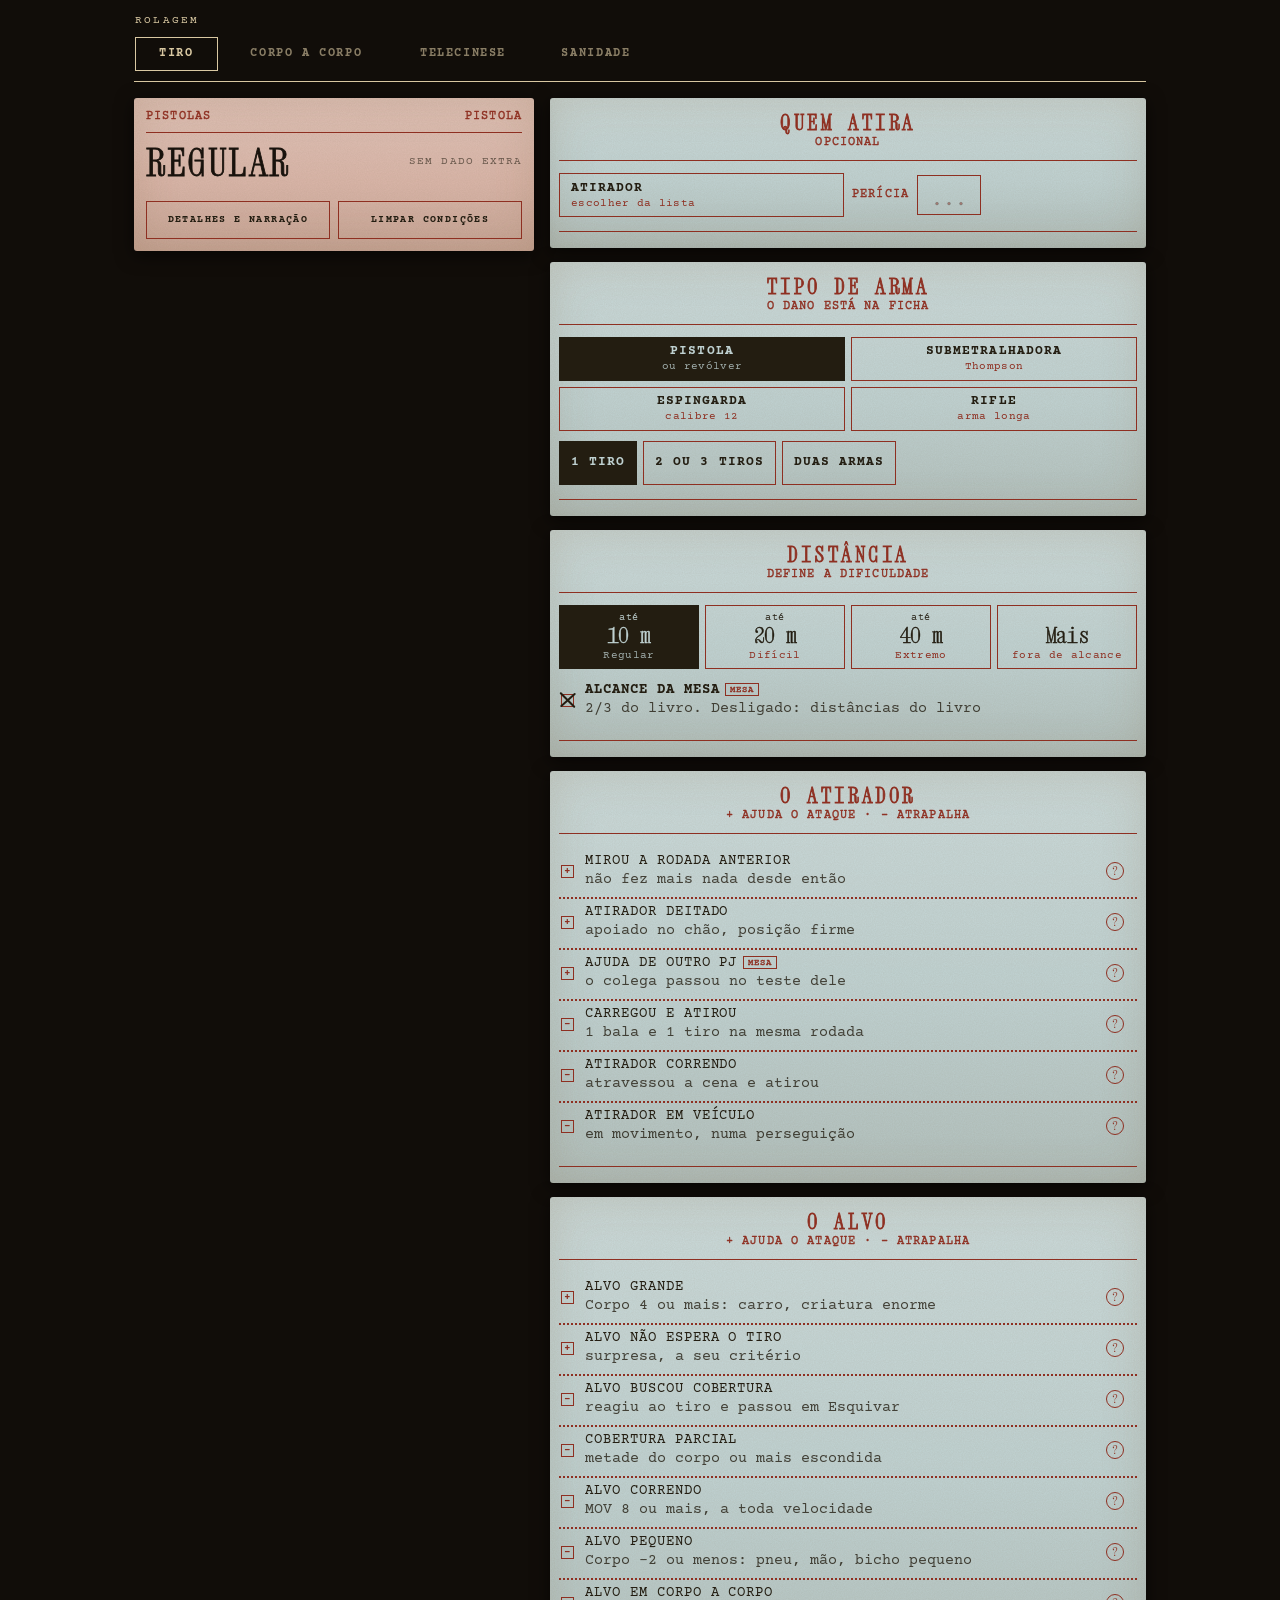
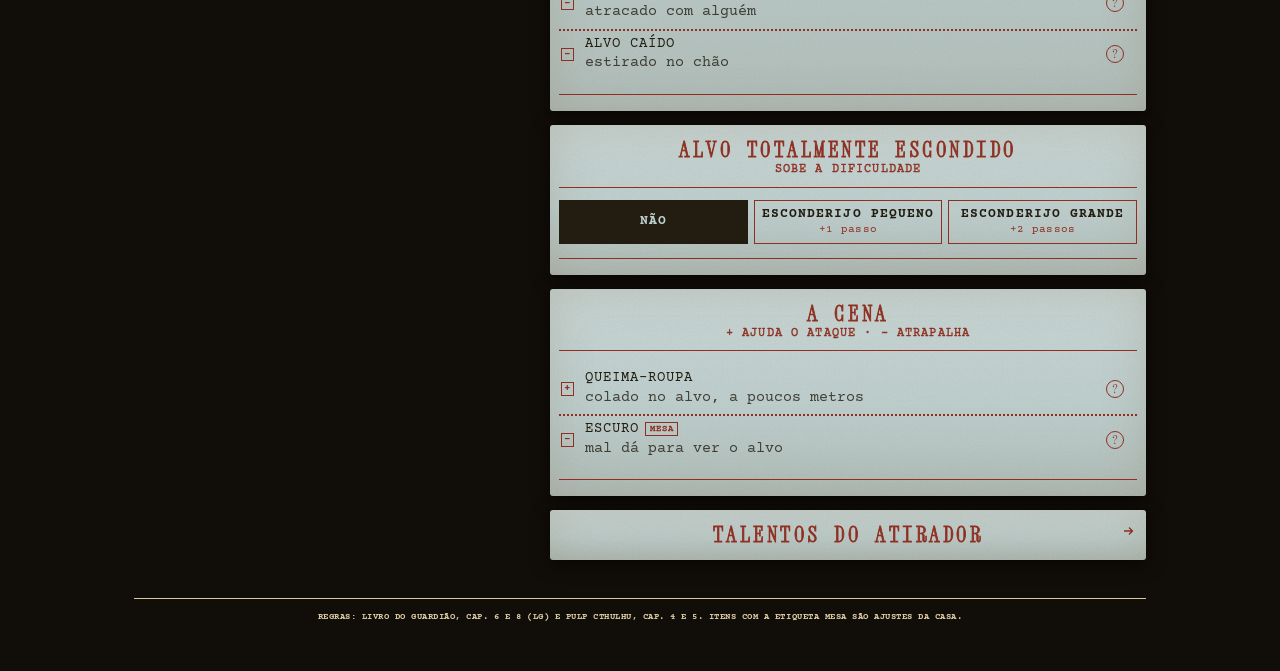
==== rolagem/index.html @ e17b6364 "Publica o site dos jogadores, o Caderno de Campo (/caderno/) e a Rolagem (/rolagem/) Co-Authored-By:" ====
<!DOCTYPE html>
<html lang="pt-BR">
<head>
<meta charset="utf-8">
<meta name="viewport" content="width=device-width, initial-scale=1">
<meta name="robots" content="noindex, nofollow">
<title>Rolagem de Combate</title>
<link rel="preconnect" href="https://fonts.googleapis.com">
<link rel="preconnect" href="https://fonts.gstatic.com" crossorigin>
<link href="https://fonts.googleapis.com/css2?family=Courier+Prime:ital,wght@0,400;0,700;1,400;1,700&family=Xanh+Mono&display=swap" rel="stylesheet">
<style>
/* Ferramenta de Rolagem. Receita visual: OS/DESIGN.md (dossiê: vermelho é o impresso, preto é o
   que muda). Celular primeiro (tela de 390); no portal do Mestre (900 px ou mais) a escala sobe. */
:root{
  --mesa:#110d09; --papel:#e7dcc0; --azul:#bfd1d1; --rosa:#d9b5a8; --sangue:#8e2f21;
  --tinta:#231d11; --escuro:#18120c; --tinta-clara:#d9c8a2; --verde:#3d5a36;
  --fio:1.33px;
  --pt:radial-gradient(circle at 1px 1px, var(--sangue) .95px, transparent 1.2px);
  --f-maquina:'Courier Prime','Courier New',Courier,monospace;
  --f-titulo:'Xanh Mono','Courier Prime','Courier New',monospace;
  --f-texto:var(--f-maquina);           /* texto corrido: em revisão (19/11/2026) */
  --t-texto:13px;
  --t-rot:10px; --t-titulo:18px;
  --ruido:url("data:image/svg+xml,%3Csvg xmlns='http://www.w3.org/2000/svg' width='140' height='140'%3E%3Cfilter id='n'%3E%3CfeTurbulence type='fractalNoise' baseFrequency='0.9' numOctaves='2' stitchTiles='stitch'/%3E%3CfeColorMatrix type='matrix' values='0 0 0 0 0.2 0 0 0 0 0.15 0 0 0 0 0.08 0 0 0 0.25 0'/%3E%3C/filter%3E%3Crect width='140' height='140' filter='url(%23n)' opacity='0.45'/%3E%3C/svg%3E");
  --seta:url("data:image/svg+xml,%3Csvg xmlns='http://www.w3.org/2000/svg' viewBox='0 0 9 10'%3E%3Cpath d='M4.5 0v9M1 5.5l3.5 3.5L8 5.5' fill='none' stroke='%238e2f21' stroke-width='1.33'/%3E%3C/svg%3E");
  color-scheme:dark;
}
*,*::before,*::after{box-sizing:border-box}
html{-webkit-text-size-adjust:100%}
body{margin:0;background:var(--mesa);color:var(--tinta);font-family:var(--f-maquina);font-size:12px;line-height:1.4}
button{font:inherit;color:inherit;background:none;border:0;padding:0;-webkit-tap-highlight-color:transparent;touch-action:manipulation;cursor:pointer}
button:focus-visible,input:focus-visible,summary:focus-visible{outline:1px dashed var(--sangue);outline-offset:2px}
.mesa{max-width:560px;margin:0 auto;padding:13px max(14px,env(safe-area-inset-right)) 48px max(14px,env(safe-area-inset-left));display:flex;flex-direction:column;gap:14px}

/* Superfícies: mesmo ruído e sombra, três cores */
.papel,.azul,.rosa{background-image:var(--ruido),linear-gradient(180deg,rgba(255,255,255,.18) 0%,rgba(255,255,255,0) 55%,rgba(60,40,10,.10) 100%);
  background-size:140px 140px,cover;box-shadow:inset 0 0 46px rgba(120,90,50,.18),0 4px 18px rgba(0,0,0,.6);border-radius:3px}
.papel{background-color:var(--papel)} .azul{background-color:var(--azul)} .rosa{background-color:var(--rosa)}

/* Barra do topo: o lugar e as abas, caixas de fio claro sobre a mesa */
.topo{display:flex;flex-direction:column;gap:9px;color:var(--tinta-clara);border-bottom:var(--fio) solid var(--tinta-clara);padding:0 1px 10px}
.topo h1{font-family:var(--f-maquina);font-weight:400;font-size:9.3px;letter-spacing:.2em;text-transform:uppercase;margin:0}
.abas{display:grid;grid-template-columns:.7fr 1.4fr 1.15fr 1fr;gap:6px}
.abas button{height:32px;padding:0 4px;white-space:nowrap;border:var(--fio) solid transparent;color:var(--tinta-clara);opacity:.6;font-weight:700;font-size:10px;letter-spacing:.14em;text-transform:uppercase}
.abas button[aria-pressed="true"]{opacity:1;border-color:var(--tinta-clara)}

/* Peças comuns */
.rotulo-s,.v-rotulo,.v-trilha,.lado-n,.grupo-t,.chip small,.tag,.detalhe .fonte{font-size:var(--t-rot);letter-spacing:.1em;text-transform:uppercase;color:var(--sangue);-webkit-text-stroke:.35px var(--sangue)}
.ponto{height:2px;background:var(--pt) 0 0/4px 2px repeat-x}

/* Veredito (rosa, preso no alto) */
.veredito{position:sticky;top:8px;z-index:5;padding:11px 12px 12px;max-height:calc(100vh - 16px);overflow:auto}
.v-rotulo{display:flex;justify-content:space-between;gap:8px;padding-bottom:7px;border-bottom:var(--fio) solid var(--sangue)}
.v-linha{display:flex;align-items:center;justify-content:space-between;gap:10px;flex-wrap:wrap;padding:10px 0 8px}
.v-dif{font-family:var(--f-titulo);font-size:38px;line-height:1;letter-spacing:.04em;text-transform:uppercase;color:var(--escuro);-webkit-text-stroke:.8px var(--escuro)}
.v-dados{display:flex;align-items:center;gap:7px;font-weight:700;font-size:10.5px;letter-spacing:.1em;text-transform:uppercase}
.v-dados.bonus{color:var(--verde)} .v-dados.pen{color:var(--sangue)} .v-dados.zero{color:var(--tinta);opacity:.6;font-weight:400}
.pips{display:flex;gap:4px}
.pip{width:17px;height:17px;border:var(--fio) solid currentColor;display:grid;place-items:center;font-size:13px;line-height:1;background:currentColor}
.pip i{color:var(--rosa);font-style:normal;font-weight:700}
.v-alvo{padding:8px 0 2px;background:var(--pt) 0 0/4px 2px repeat-x;font-size:12px;letter-spacing:.04em;text-transform:uppercase}
.v-alvo b{font-family:var(--f-titulo);font-weight:400;font-size:24px;letter-spacing:-.02em;-webkit-text-stroke:.4px var(--tinta);vertical-align:-2px;text-transform:none}
.v-notas{margin:8px 0 0;padding:0;list-style:none;font-family:var(--f-texto);font-size:var(--t-texto);line-height:1.4;color:rgba(35,29,17,.78)}
.v-notas li{padding-left:13px;position:relative;margin-bottom:3px}
.v-notas li::before{content:'';position:absolute;left:1px;top:.6em;width:4px;height:4px;background:currentColor}
.v-notas li.forte,.v-notas b{color:var(--tinta)}
.v-notas li.forte{font-weight:700}
.v-ag{font-size:calc(var(--t-texto) + 1.5px)}
.v-acoes{display:flex;gap:8px;margin-top:12px}
.v-acoes button{flex:1;min-height:38px;border:var(--fio) solid var(--sangue);font-weight:700;font-size:10px;letter-spacing:.14em;text-transform:uppercase;color:var(--tinta);padding:0 4px}
.v-acoes button[aria-expanded="true"]{background:var(--tinta);color:var(--rosa);border-color:var(--tinta)}
.v-narrar,.v-glos{margin-top:10px;padding:9px 11px;font-family:var(--f-texto);font-size:var(--t-texto);line-height:1.45;
  background:var(--pt) top left/4px 2px repeat-x,var(--pt) bottom left/4px 2px repeat-x,var(--pt) top left/2px 4px repeat-y,var(--pt) top right/2px 4px repeat-y}
.v-narrar{font-style:italic}
.v-narrar p,.v-glos p{margin:0 0 6px} .v-narrar p:last-child,.v-glos p:last-child{margin:0}
.v-luta,.v-dif.luta{font-size:30px}
.lado{display:flex;align-items:center;justify-content:space-between;gap:8px;padding:7px 0;background:var(--pt) 0 0/4px 2px repeat-x}
.lado-n{display:block}
.lado b{font-family:var(--f-titulo);font-weight:400;font-size:22px;-webkit-text-stroke:.4px var(--tinta)}
.v-trilha{line-height:1.6;padding-bottom:7px;border-bottom:var(--fio) solid var(--sangue)}
.v-trilha span{white-space:nowrap} .v-trilha i{font-style:normal;opacity:.5;margin:0 1px}
.v-dif.san{font-size:28px}
.v-de{font-size:11px;opacity:.7}
.v-agora{margin:6px 0 0;font-family:var(--f-texto);font-size:calc(var(--t-texto) + 2px);line-height:1.35}
.dobra-b.v-tempo-b{margin-top:10px;min-height:38px;padding:0 10px;border:var(--fio) solid var(--sangue);color:var(--tinta)}
.v-tempo-b+.v-tempo{background:none;padding-top:8px}
.v-tempo{list-style:none;margin:0;padding:10px 0 0;font-size:12px;display:flex;flex-direction:column;gap:8px}
.v-tempo li{display:flex;gap:9px;align-items:flex-start}
.v-tempo li b{text-transform:uppercase;letter-spacing:.06em}
.v-tempo .n{flex:none;width:20px;height:20px;border:var(--fio) solid var(--sangue);border-radius:50%;display:grid;place-items:center;font-family:var(--f-titulo);font-size:12px;color:var(--sangue)}
.v-tempo li:first-child .n{background:var(--tinta);border-color:var(--tinta);color:var(--rosa)}
.v-tempo small{display:block;font-family:var(--f-texto);font-size:var(--t-texto);line-height:1.35;margin-top:2px}

/* Blocos de escolha (azul): título impresso, conteúdo entre dois fios */
.bloco{padding:13px 9px 16px}
.bloco h2,details.bloco>summary,.bloco>.dobra-b:first-child{display:flex;flex-direction:column;align-items:center;gap:3px;margin:0 0 12px;padding:0 24px 10px;border-bottom:var(--fio) solid var(--sangue);
  font-family:var(--f-titulo);font-weight:400;font-size:var(--t-titulo);line-height:1.1;letter-spacing:.12em;text-transform:uppercase;color:var(--sangue);-webkit-text-stroke:.8px var(--sangue);text-align:center;text-wrap:balance}
.bloco h2 small,.bloco>.dobra-b:first-child small{font-family:var(--f-maquina);font-size:var(--t-rot);letter-spacing:.1em;-webkit-text-stroke:.35px var(--sangue);margin:0}
.bloco h2 .tag{margin:4px 0 0}
section.bloco::after,details.bloco[open]::after{content:'';display:block;border-top:var(--fio) solid var(--sangue);margin-top:14px}
section.bloco:has(>.dobra-b:first-child[aria-expanded="false"])::after{display:none}
section.bloco:has(>.dobra-b:first-child[aria-expanded="false"]),details.bloco:not([open]){padding-bottom:3px}
details.bloco>summary{list-style:none;cursor:pointer;position:relative;min-height:28px}
details.bloco>summary::-webkit-details-marker{display:none}
details.bloco:not([open])>summary,.bloco>.dobra-b:first-child[aria-expanded="false"]{border-bottom:0;margin-bottom:0}
details.bloco>summary::after,.dobra-b::after{content:'';position:absolute;right:4px;top:3px;width:9px;height:10px;background:var(--seta) center/contain no-repeat;transition:transform .18s}
details.bloco:not([open])>summary::after,.dobra-b[aria-expanded="false"]::after{transform:rotate(-90deg)}
.bloco>.dobra-b:first-child{width:100%;position:relative;min-height:30px}

/* Botões de escolha: gabarito de fio vermelho; escolhido, preenchido de tinta */
.chips{display:flex;flex-wrap:wrap;gap:6px}
.chip{min-height:44px;padding:6px 11px;border:var(--fio) solid var(--sangue);text-align:left;line-height:1.15;font-weight:700;font-size:11.5px;letter-spacing:.08em;text-transform:uppercase;color:var(--tinta)}
.chip small{display:block;font-weight:400;margin-top:2px;text-transform:none;letter-spacing:.03em;font-size:10.5px;-webkit-text-stroke:0}
.chip[aria-pressed="true"]{background:var(--tinta);border-color:var(--tinta);color:var(--azul)}
.chip[aria-pressed="true"] small{color:var(--azul);opacity:.8}
.seg{display:grid;grid-auto-flow:column;grid-auto-columns:1fr;gap:6px}
.seg .chip{text-align:center;padding:6px 4px}
.seg .chip b{display:block;font-family:var(--f-titulo);font-weight:400;font-size:17px;letter-spacing:.03em;-webkit-text-stroke:.4px currentColor}
.seg .chip b.dist-n{font-size:22px;white-space:nowrap;text-transform:none;letter-spacing:-.02em}
.seg .chip b.dist-n span{display:block;font-family:var(--f-maquina);font-size:10px;letter-spacing:.08em;line-height:1.1;-webkit-text-stroke:0}
.seg.dois{grid-auto-flow:row;grid-template-columns:1fr 1fr}
.sub{margin-top:10px}
.duplo{display:grid;grid-template-columns:1fr 1fr;gap:8px}
.duplo .chip{width:100%}
.troca-g{grid-template-columns:1fr 44px 1fr}
.troca{align-self:start;width:44px;height:54px;display:grid;place-items:center;border:var(--fio) solid var(--sangue);color:var(--sangue)}
.troca svg{stroke-width:1.5}
.troca:active{background:var(--tinta);color:var(--azul)}

/* Campo de número da ficha */
.pericia{display:flex;align-items:center;gap:8px;margin-top:8px;font-size:var(--t-rot);letter-spacing:.1em;text-transform:uppercase;color:var(--sangue);-webkit-text-stroke:.35px var(--sangue)}
.pericia input{width:64px;height:40px;padding:2px 6px 0;font-family:var(--f-titulo);font-size:24px;color:var(--escuro);-webkit-text-stroke:.4px var(--escuro);background:transparent;border:var(--fio) solid var(--sangue);border-radius:0;text-align:center;-moz-appearance:textfield}
.pericia input::-webkit-outer-spin-button,.pericia input::-webkit-inner-spin-button{-webkit-appearance:none}
.pericia input::placeholder{color:var(--sangue);opacity:.5}
.pericia input:focus{outline:none;background:rgba(255,255,255,.25)}

/* Condições: quadrado de marcação; marcado, o X preto riscado à mão */
.cond+.cond,.sub>.cond:first-child{background:var(--pt) 0 0/4px 2px repeat-x}
.cond-linha{display:flex;align-items:stretch}
.cond-btn{flex:1;display:flex;align-items:center;gap:11px;min-height:48px;padding:7px 2px;text-align:left}
.caixa{flex:none;position:relative;width:13.3px;height:13.3px;border:var(--fio) solid var(--sangue);display:grid;place-items:center;font-weight:700;font-size:11px;line-height:1;color:var(--sangue)}
.caixa::before,.caixa::after{content:'';position:absolute;left:50%;top:50%;width:21px;height:2px;margin:-1px 0 0 -10.5px;border-radius:1px;background:var(--tinta);transform:rotate(45deg);display:none}
.caixa::after{transform:rotate(-42deg);width:20px;margin-left:-10px}
.cond-btn[aria-pressed="true"] .caixa{color:transparent}
.cond-btn[aria-pressed="true"] .caixa::before,.cond-btn[aria-pressed="true"] .caixa::after{display:block}
.caixa.num{width:auto;min-width:22px;height:22px;padding:0 3px;font-family:var(--f-titulo);font-weight:400;font-size:14px;color:var(--sangue)}
.cond-btn[aria-pressed="true"] .caixa.num{background:var(--tinta);border-color:var(--tinta);color:var(--azul)}
.cond-btn[aria-pressed="true"] .caixa.num::before,.cond-btn[aria-pressed="true"] .caixa.num::after{display:none}
.cond-t{display:block;line-height:1.2;font-size:12px;letter-spacing:.07em;text-transform:uppercase}
.cond-btn[aria-pressed="true"] .cond-t{font-weight:700}
.cond-d{display:block;font-family:var(--f-texto);font-size:calc(var(--t-texto) - .5px);line-height:1.3;margin-top:2px;opacity:.8}
.tag{display:inline-block;border:var(--fio) solid var(--sangue);padding:1px 4px 0;margin-left:6px;font-weight:400;white-space:nowrap;font-size:8.5px;line-height:1.2;vertical-align:1px}
.info{flex:none;position:relative;width:44px;display:grid;place-items:center;font-family:var(--f-titulo);font-size:12px;line-height:1;color:var(--sangue)}
.info::before{content:'';position:absolute;left:50%;top:50%;width:18px;height:18px;margin:-9px 0 0 -9px;border:var(--fio) solid var(--sangue);border-radius:50%;z-index:-1}
.info[aria-expanded="true"]{color:var(--azul)}
.info[aria-expanded="true"]::before{background:var(--tinta);border-color:var(--tinta)}
.cond-linha{isolation:isolate}
.detalhe{margin:0 0 12px 24px;padding:9px 11px;font-family:var(--f-texto);font-size:var(--t-texto);line-height:1.45;
  background:var(--pt) top left/4px 2px repeat-x,var(--pt) bottom left/4px 2px repeat-x,var(--pt) top left/2px 4px repeat-y,var(--pt) top right/2px 4px repeat-y}
.detalhe p{margin:0 0 5px} .detalhe p:last-child{margin:0}
.detalhe .fonte{font-family:var(--f-maquina)}
.detalhe .fala{font-style:italic}
.detalhe .cond-btn{min-height:40px;padding:2px 0}
.mesa-alc{margin-top:6px;min-height:44px}
.mesa-alc .cond-t{font-weight:400}
.grupo-t{margin:14px 0 4px}

/* Dobras internas */
.dobra-b{width:100%;position:relative;display:flex;align-items:center;gap:8px;min-height:40px;padding:0 22px 0 0;text-align:left;font-weight:700;font-size:11px;letter-spacing:.12em;text-transform:uppercase;color:var(--tinta)}
.dobra-b small{margin-left:auto;font-weight:400;font-size:var(--t-rot);letter-spacing:.1em;color:var(--sangue);-webkit-text-stroke:.35px var(--sangue)}
.dobra-b::after{top:50%;margin-top:-5px}
.bloco>.dobra-b:first-child::after{top:3px;margin-top:0}
.sub .dobra-b{background:var(--pt) 0 0/4px 2px repeat-x;padding-top:2px}

/* Passo (medidor): número grande, − e + desenhados com fios */
.passo{display:flex;align-items:center;gap:12px}
.passo>button{width:44px;height:40px;border:var(--fio) solid var(--sangue);position:relative;font-size:0}
.passo>button::before,.passo>button[data-v="1"]::after{content:'';position:absolute;left:50%;top:50%;width:10px;height:var(--fio);margin-left:-5px;background:var(--sangue)}
.passo>button[data-v="1"]::after{transform:rotate(90deg)}
.passo b{min-width:48px;text-align:center;font-family:var(--f-titulo);font-weight:400;font-size:40px;line-height:1;color:var(--escuro);-webkit-text-stroke:.4px var(--escuro)}
.passo span{font-size:var(--t-rot);letter-spacing:.1em;text-transform:uppercase;color:var(--sangue);-webkit-text-stroke:.35px var(--sangue);line-height:1.3}

.limpa{padding:4px 0;font-size:11px;font-weight:700;letter-spacing:.1em;text-transform:uppercase;text-decoration:underline;text-decoration-thickness:var(--fio);text-underline-offset:3px;color:var(--sangue)}
.nota{margin:10px 0 0;font-family:var(--f-texto);font-size:var(--t-texto);line-height:1.45}
.nota b{font-family:var(--f-maquina);text-transform:uppercase;letter-spacing:.06em;font-size:11.5px}
.tabela{width:100%;border-collapse:collapse;font-family:var(--f-texto);font-size:var(--t-texto);margin-top:6px}
.tabela td{padding:7px 4px 6px;background:var(--pt) 0 0/4px 2px repeat-x;vertical-align:top;line-height:1.35}
.tabela td:first-child{font-family:var(--f-titulo);font-size:15px;white-space:nowrap;width:1%;padding-right:10px;-webkit-text-stroke:.4px var(--tinta)}

/* Folha de escolha (personagens: papel) */
.folha{position:fixed;inset:0;z-index:20;background:rgba(10,7,5,.75);display:flex;align-items:flex-end;justify-content:center}
.folha-papel{width:100%;max-width:560px;max-height:78vh;display:flex;flex-direction:column;border-radius:3px 3px 0 0;padding:14px 13px max(18px,env(safe-area-inset-bottom))}
.folha-topo{display:flex;justify-content:space-between;align-items:center;gap:12px;padding-bottom:10px;border-bottom:var(--fio) solid var(--sangue)}
.folha-topo h2{font-family:var(--f-titulo);font-weight:400;font-size:20px;letter-spacing:.13em;text-transform:uppercase;color:var(--sangue);-webkit-text-stroke:.8px var(--sangue);margin:0}
.folha-topo .limpa{margin-left:14px}
.folha-lista{overflow:auto;-webkit-overflow-scrolling:touch}
.item{display:block;width:100%;min-height:56px;padding:10px 2px;text-align:left;line-height:1.2;font-size:15px;letter-spacing:.12em;text-transform:uppercase}
.item+.item{background:var(--pt) 0 0/4px 2px repeat-x}
.item small{display:block;margin-top:3px;font-family:var(--f-texto);font-size:calc(var(--t-texto) - .5px);letter-spacing:0;text-transform:none;opacity:.8}
.item.seta{position:relative;padding-right:28px}
.item.seta::after{content:'';position:absolute;right:6px;top:50%;width:9px;height:10px;margin-top:-5px;background:var(--seta) center/contain no-repeat;transform:rotate(-90deg)}
.item[aria-pressed="true"]{font-weight:700}
.item[aria-pressed="true"]::before{content:'× ';color:var(--sangue)}

.rodape{border-top:var(--fio) solid var(--tinta-clara);margin:22px 0 0;padding:12px 6px 0;color:var(--tinta-clara);font-size:8.5px;letter-spacing:.06em;text-transform:uppercase;line-height:1.5;text-align:center;text-wrap:balance}
[hidden]{display:none!important}

@media (max-width:380px){ .v-dif{font-size:32px} .abas button{letter-spacing:.08em} }

/* Portal do Mestre (900 px ou mais): mesma receita, escala 1,2 e fio vermelho de 1,9 px */
@media (min-width:900px){
  :root{--fio:1.9px;--t-texto:15px;--t-rot:11.5px;--t-titulo:21px}
  .mesa{max-width:1040px;display:grid;grid-template-columns:400px 1fr;gap:16px;align-items:start}
  .topo,.rodape{grid-column:1 / -1}
  .topo{border-bottom-width:1.33px}
  .topo h1{font-size:11px}
  .abas{max-width:520px}
  .abas button{font-size:11.5px;height:34px;border-width:1.33px}
  .veredito{top:16px}
  #controles{display:flex;flex-direction:column;gap:14px}
  .chip{font-size:13px}
  .cond-t{font-size:13.5px}
  .rot,.rodape{font-weight:700}
}
@media (max-width:899px){ #controles{display:contents} }
</style>
</head>
<body>
<div class="mesa">
  <header class="topo"><h1>Rolagem</h1><nav class="abas" id="abas"></nav></header>
  <section class="veredito rosa" id="veredito" aria-live="polite"></section>
  <main id="controles"></main>
  <div class="folha" id="folha" hidden></div>
  <p class="rodape">Regras: Livro do Guardião, cap. 6 e 8 (LG) e Pulp Cthulhu, cap. 4 e 5. Itens com a etiqueta MESA são ajustes da casa.</p>
</div>

<script src="dados.js"></script>
<script>
const B=window.BANCO||{armas:[],personagens:[]};
const ARMAS=B.armas, PERS=B.personagens;
const TIPOS=[
  {id:'pistola',nome:'Pistola',sub:'ou revólver',tipo:'pistola',base:15},
  {id:'auto',nome:'Submetralhadora',sub:'Thompson',tipo:'auto',base:20,defeito:96},
  {id:'espingarda',nome:'Espingarda',sub:'calibre 12',tipo:'espingarda',faixas:[10,20,50],longa:true},
  {id:'rifle',nome:'Rifle',sub:'arma longa',tipo:'rifle',base:110,longa:true}
];
const tipoDaArma=id=>((ARMAS.find(x=>x.id===id)||{}).tipo)||'pistola';
const PERICIA={pistola:'Pistolas',auto:'Submetralhadoras',espingarda:'Espingardas',rifle:'Rifles'};
const GRUPOS=[['pj','Jogadores'],['lacaio','Lacaios'],['pnj','NPCs']];
const ordem=(a,b)=>a.nome.localeCompare(b.nome,'pt');
const DIFS=['Regular','Difícil','Extremo','Só com 01','Impossível'];
const DIST_FALA=['Está ao alcance: dá para ver o rosto do alvo.','Está longe: um vulto do tamanho de um polegar.','Está muito longe: quase um ponto no fim da rua.'];
const BONUS=[
  {id:'queima',q:'c',t:'Queima-roupa',d:'colado no alvo, a poucos metros',r:'Alvo a até DES do atirador ÷ 15 metros (DES 60 dá 4 m). Não vale para rifle nem espingarda longa. Quem atira assim pode ser atacado ou desarmado no corpo a corpo.',f:'LG 113 e 127',n:'Está tão perto que o cano quase encosta.'},
  {id:'mira',q:'a',t:'Mirou a rodada anterior',d:'não fez mais nada desde então',r:'Declara a mira no turno e atira no mesmo turno da rodada seguinte. Só vale 1 dado. Perde a mira se levar dano ou se mover.',f:'LG 113',n:'O alvo fica parado na linha da mira por um instante longo.'},
  {id:'grande',q:'d',t:'Alvo grande',d:'Corpo 4 ou mais: carro, criatura enorme',r:'Alvo com Corpo 4 ou mais dá 1 dado de bônus.',f:'LG 113',n:'É grande demais para errar.'},
  {id:'deitado',q:'a',t:'Atirador deitado',d:'apoiado no chão, posição firme',r:'Quem atira deitado ganha 1 dado de bônus.',f:'LG 128, Pulp 66',n:'O chão firma o braço e a arma.'},
  {id:'surpresa',q:'d',t:'Alvo não espera o tiro',d:'surpresa, a seu critério',r:'Tiro de surpresa sempre exige teste, mas o Guardião pode dar 1 dado de bônus. O alvo pode testar Encontrar, Escutar ou Psicologia para perceber antes.',f:'LG 107',n:'Ele está de costas, sem ideia do que vem.'},
  {id:'ajuda',q:'a',t:'Ajuda de outro PJ',d:'o colega passou no teste dele',mesa:true,r:'Prática da mesa: um PJ faz uma ação que ajuda e passa no próprio teste; o ajudado ganha 1 dado de bônus.',f:'Ajuste da mesa',n:'A ajuda abre uma brecha clara por um segundo.'}
];
const PEN=[
  {id:'buscou',q:'d',t:'Alvo buscou cobertura',d:'reagiu ao tiro e passou em Esquivar',r:'Quem vai levar tiro pode reagir com um teste de Esquivar. Se passar, o atirador leva 1 dado de penalidade. Passando ou não, quem reagiu perde o próximo ataque.',f:'LG 113',n:'Ele se joga atrás do que estiver mais perto.'},
  {id:'parcial',q:'d',t:'Cobertura parcial',d:'metade do corpo ou mais escondida',r:'Com metade do alvo oculta ou mais, 1 dado de penalidade. Dá para atirar através da cobertura: o dano desconta a armadura dela.',f:'LG 113 e 127, Pulp 66',n:'Só aparecem o ombro e a aba do chapéu.'},
  {id:'rapido',q:'d',t:'Alvo correndo',d:'MOV 8 ou mais, a toda velocidade',r:'Alvo se movendo a toda (MOV 8 ou mais) dá 1 dado de penalidade.',f:'LG 113',n:'Ele cruza a rua num pique só.'},
  {id:'pequeno',q:'d',t:'Alvo pequeno',d:'Corpo -2 ou menos: pneu, mão, bicho pequeno',tal:'aguia',r:'Alvo de Corpo -2 ou menos dá 1 dado de penalidade.',f:'LG 113',n:'É um alvo do tamanho de um prato.'},
  {id:'melee',q:'d',t:'Alvo em corpo a corpo',d:'atracado com alguém',tal:'aguia',r:'Atirar em quem está brigando dá 1 dado de penalidade. Um Desastre acerta um aliado: o de menor Sorte.',f:'LG 114',n:'Os dois rolam juntos, um na frente do outro.'},
  {id:'caido',q:'d',t:'Alvo caído',d:'estirado no chão',r:'Alvo deitado é um alvo menor: 1 dado de penalidade. Não vale à queima-roupa.',f:'LG 128, Pulp 66',n:'Ele está colado ao chão, quase sem silhueta.'},
  {id:'recarga',q:'a',t:'Carregou e atirou',d:'1 bala e 1 tiro na mesma rodada',tal:'recarga',r:'Colocar uma bala e atirar na mesma rodada dá 1 dado de penalidade. Recarregar de verdade: 2 balas por rodada, ou 1 rodada para trocar o pente.',f:'LG 113',n:'Os dedos ainda fecham o tambor quando o tiro sai.'},
  {id:'correndo',q:'a',t:'Atirador correndo',d:'atravessou a cena e atirou',r:'Quem corre (MOV x 5 metros na rodada) atira sem firmar a postura: 1 dado de penalidade.',f:'LG 127',n:'O tiro sai no meio da corrida.'},
  {id:'veiculo',q:'a',t:'Atirador em veículo',d:'em movimento, numa perseguição',r:'Atirar de um veículo em movimento dá 1 dado de penalidade. Parado, ou gastando 1 ação de movimento, não.',f:'LG 142',n:'O carro sacode a cada buraco.'},
  {id:'escuro',q:'c',t:'Escuro',d:'mal dá para ver o alvo',mesa:true,tal:'noturna',r:'O capítulo de combate não traz regra de escuridão. Na mesa: 1 dado de penalidade.',f:'Ajuste da mesa',n:'Só dá para ver o clarão dos disparos.'}
];
const TAL={
  rapido:{nome:'Tiro Rápido',d:'ignora a penalidade de vários tiros de pistola'},
  aguia:{nome:'Olhos de Águia',d:'ignora alvo pequeno e alvo em corpo a corpo'},
  recarga:{nome:'Recarga Rápida',d:'ignora a penalidade de carregar e atirar'},
  noturna:{nome:'Visão Noturna',d:'ignora a penalidade do escuro'}
};

const S={aba:'tiro',pers:null,folha:null,pericia:null,arma:'pistola',dist:0,tiros:1,duas:false,modo:'unico',on:{},escondido:0,atraves:false,tal:{},narrar:false,aberto:{}};
const arma=()=>TIPOS.find(a=>a.id===S.arma);
const pers=()=>PERS.find(p=>p.id===S.pers)||null;
function periciaDoPers(){const p=pers();if(p){S.pericia=(p.pericias||{})[arma().tipo]||null;}}
let MESA=true; try{ MESA=localStorage.getItem('rolagem-alcance-mesa')!=='0'; }catch(e){}
const faixas=a=>{ const f=a.faixas||[a.base,a.base*2,a.base*4]; return MESA?f.map(m=>Math.round(m*2/3)):f; };

function chance(alvo,net){
  if(alvo<=0) return 0;
  const k=Math.abs(net), n=Math.pow(10,k+1); let ok=0;
  for(let u=0;u<10;u++) for(let c=0;c<n;c++){
    let x=c,best=null;
    for(let i=0;i<=k;i++){
      const t=x%10; x=Math.floor(x/10);
      const v=(t===0&&u===0)?100:t*10+u;
      best=best===null?v:(net>0?Math.min(best,v):Math.max(best,v));
    }
    if(best<=alvo) ok++;
  }
  return Math.round(100*ok/(10*n));
}

function calc(){
  const a=arma(), fx=faixas(a), on=id=>!!S.on[id];
  if(S.dist>=fx.length) return {fora:true,a,fx};
  let dif=S.dist,bon=0,pen=0; const notas=[],falas=[DIST_FALA[Math.min(S.dist,2)]];
  BONUS.forEach(c=>{
    if(!on(c.id)) return;
    if(c.id==='queima'&&a.longa){notas.push(['Queima-roupa não vale para arma longa.',1]);return;}
    bon++; falas.push(c.n);
  });
  const pistola=a.tipo==='pistola', varios=pistola&&(S.tiros>1||S.duas);
  if(varios){
    if(S.tal.rapido) notas.push(['Tiro Rápido anula a penalidade dos vários tiros.']);
    else pen++;
  }
  PEN.forEach(c=>{
    if(!on(c.id)) return;
    if(c.tal&&S.tal[c.tal]){notas.push([TAL[c.tal].nome+' ignora: '+c.t.toLowerCase()+'.']);return;}
    if(c.id==='caido'&&on('queima')&&!a.longa){notas.push(['Alvo caído não atrapalha à queima-roupa.']);return;}
    pen++; falas.push(c.n);
  });
  const auto=a.tipo==='auto'&&S.modo==='auto';
  let net=bon-pen;
  if(net<-2) net=-2;
  if(net>2) net=2;
  dif=Math.min(dif+S.escondido,4);
  if(S.escondido) falas.push('Não dá para ver o alvo: é atirar no palpite, através da cobertura.');

  const p=S.pericia; let alvo=null,ch=null;
  if(p&&dif<4){
    alvo=[p,Math.floor(p/2),Math.floor(p/5),1][dif];
    let teto=(a.defeito||100)-1;
    if(pistola&&S.duas) teto=Math.min(teto,p>=50?95:89);
    alvo=Math.min(alvo,teto);
    ch=chance(alvo,net);
  }
  const cobre=(on('parcial')&&S.atraves)||S.escondido>0;
  if(cobre) notas.unshift(['Dano da ficha menos a armadura da cobertura: cerca fina 1, madeira grossa 3, mureta de tijolo 10.',1]);
  if(varios) notas.push([(S.duas?'Até 3 tiros por arma, 6 no total':'Até 3 tiros')+': um teste para cada tiro.']);
  if(pistola&&S.duas) notas.push(['Duas armas: de '+(p?(p>=50?'96':'90'):'96 (ou 90, com perícia abaixo de 50)')+' a 100 é Desastre.',1]);
  if(auto){
    const b=p?Math.max(3,Math.floor(p/10)):null;
    notas.push(['Uma rajada por rodada, um teste: '+(b?b+' balas':'tantas balas quanto a dezena da perícia, mínimo 3')+'. Acertou: metade pega'+(b?' ('+Math.max(1,Math.floor(b/2))+')':'')+'. Extremo: todas.',1]);
    notas.push(['Regra da mesa. Sem rajadas extras nem troca de alvo na mesma rodada.']);
  }
  if(a.defeito) notas.push(['Thompson: de '+a.defeito+' a 100 a arma falha (defeito).',1]);
  if(on('buscou')) notas.push(['Quem buscou cobertura perde o próximo ataque.']);
  if(on('mira')) notas.push(['A mira se perde se o atirador levar dano ou se mover.']);
  if(on('melee')&&!S.tal.aguia) notas.push(['Desastre acerta um aliado: o de menor Sorte.']);
  if(dif<2&&a.tipo!=='espingarda'&&!auto) notas.push(['Sucesso Extremo empala: dano máximo mais uma rolagem de dano.']);
  return {a,fx,dif,net,alvo,ch,notas,falas};
}

function esc(s){return String(s).replace(/&/g,'&amp;').replace(/</g,'&lt;')}
function pips(net,curto){
  if(!net) return '<div class="v-dados zero">'+(curto?'sem dado':'Sem dado extra')+'</div>';
  const n=Math.abs(net),b=net>0;
  return '<div class="v-dados '+(b?'bonus':'pen')+'"><span class="pips">'+('<span class="pip"><i>'+(b?'+':'-')+'</i></span>').repeat(n)+'</span>'+(curto?(b?'bônus':'penalidade'):n+(n>1?' dados':' dado')+' de '+(b?'bônus':'penalidade'))+'</div>';
}
function renderVeredito(){
  const r=calc(), a=r.a, el=document.getElementById('veredito');
  const pp=pers();
  let h='<div class="v-rotulo"><span>'+(pp?esc(pp.nome)+': ':'')+PERICIA[a.tipo]+(S.pericia?' '+S.pericia:'')+'</span><span>'+esc(a.nome)+'</span></div>';
  if(r.fora){
    h+='<div class="v-linha"><div class="v-dif">Fora de alcance</div></div><ul class="v-notas"><li>Além de '+r.fx[r.fx.length-1]+' m não há teste: o tiro não chega com precisão.</li></ul>';
  }else{
    h+='<div class="v-linha"><div class="v-dif">'+DIFS[r.dif]+'</div>'+(r.dif<4?pips(r.net):'')+'</div>';
    if(r.alvo!==null) h+='<div class="v-alvo">Passa com <b>'+String(r.alvo).padStart(2,'0')+'</b> ou menos. Chance: <b>'+r.ch+'%</b></div>';
    h+='<ul class="v-notas">'+r.notas.filter(n=>n[1]||S.narrar).map(n=>'<li'+(n[1]?' class="forte"':'')+'>'+esc(n[0])+'</li>').join('')+'</ul>';
    if(S.narrar) h+='<div class="v-narrar">'+r.falas.map(f=>'<p>'+esc(f)+'</p>').join('')+'</div>';
  }
  h+='<div class="v-acoes">'+(r.fora?'':'<button data-a="narrar" aria-expanded="'+S.narrar+'">Detalhes e narração</button>')+'<button data-a="limpar">Limpar condições</button></div>';
  el.innerHTML=h;
}

function chip(a,v,nome,sub,ativo,extra){
  return '<button class="chip" data-a="'+a+'" data-v="'+v+'" aria-pressed="'+ativo+'">'+(extra||'')+esc(nome)+(sub?'<small>'+esc(sub)+'</small>':'')+'</button>';
}
function cond(c,grupo,st){
  st=st||S;
  const ativo=!!st.on[c.id], ab=!!st.aberto[c.id], pq=pers();
  const d=(st===S&&c.id==='queima'&&pq&&pq.des)?'a até '+Math.floor(pq.des/15)+' m do alvo (DES '+pq.des+')':c.d;
  let h='<div class="cond '+(c.def?'pen':grupo)+'"><div class="cond-linha"><button class="cond-btn" data-a="cond" data-v="'+c.id+'" aria-pressed="'+ativo+'"><span class="caixa">'+(grupo==='bonus'&&!c.def?'+':'-')+'</span><span><span class="cond-t">'+esc(c.t)+(c.mesa?'<span class="tag">mesa</span>':'')+'</span><span class="cond-d">'+esc(d)+'</span></span></button><button class="info" data-a="info" data-v="'+c.id+'" aria-expanded="'+ab+'" aria-label="Regra: '+esc(c.t)+'">?</button></div>';
  if(ab) h+='<div class="detalhe"><p>'+esc(c.r)+'</p><p class="fala">Para narrar: '+esc(c.n)+'</p><p class="fonte">'+esc(c.f)+'</p></div>';
  if(st===S&&c.id==='parcial'&&ativo) h+='<div class="detalhe"><button class="cond-btn" data-a="atraves" aria-pressed="'+S.atraves+'"><span class="caixa"></span><span><span class="cond-t">Atirando através da cobertura</span><span class="cond-d">o dano desconta a armadura dela</span></span></button></div>';
  return h+'</div>';
}
function secao(titulo,q,st,B,P,leg){
  const it=B.filter(c=>c.q===q).map(c=>cond(c,'bonus',st)).concat(P.filter(c=>c.q===q).map(c=>cond(c,'pen',st)));
  return it.length?'<section class="bloco azul"><h2>'+titulo+'<small>'+(leg||'+ ajuda o ataque · - atrapalha')+'</small></h2>'+it.join('')+'</section>':'';
}
function renderControles(){
  const a=arma(), fx=faixas(a);
  let h='';
  const p=pers();
  h+='<section class="bloco azul"><h2>Quem atira <small>opcional</small></h2><div class="duplo"><button class="chip" data-a="folha" data-v="quem" aria-pressed="'+!!p+'">Atirador<small>'+esc(p?p.nome:'escolher da lista')+'</small></button><label class="pericia" style="margin:0">Perícia <input id="pericia" type="number" inputmode="numeric" min="1" max="99" placeholder="..." value="'+(S.pericia||'')+'"></label></div>'+(p&&p.nota?'<p class="nota">'+esc(p.nota)+'</p>':'')+'</section>';
  h+='<section class="bloco azul"><h2>Tipo de arma <small>o dano está na ficha</small></h2><div class="seg dois">'+TIPOS.map(x=>chip('arma',x.id,x.nome,x.sub,S.arma===x.id)).join('')+'</div>';
  if(a.tipo==='pistola') h+='<div class="sub chips">'+chip('tiros',1,'1 tiro','',S.tiros===1)+chip('tiros',3,'2 ou 3 tiros','',S.tiros>1)+chip('duas','','Duas armas','',S.duas)+'</div>';
  if(a.tipo==='auto'){
    h+='<div class="sub chips">'+chip('modo','unico','Tiro único','',S.modo==='unico')+chip('modo','auto','Rajada','uma por rodada',S.modo==='auto')+'</div>';
  }
  h+='</section>';
  h+='<section class="bloco azul"><h2>Distância <small>define a dificuldade</small></h2><div class="seg">'+fx.map((m,i)=>'<button class="chip" data-a="dist" data-v="'+i+'" aria-pressed="'+(S.dist===i)+'"><b class="dist-n"><span>até</span> '+m+' m</b><small>'+DIFS[i]+'</small></button>').join('')+'<button class="chip" data-a="dist" data-v="'+fx.length+'" aria-pressed="'+(S.dist>=fx.length)+'"><b class="dist-n"><span>&nbsp;</span>Mais</b><small>fora de alcance</small></button></div><button class="cond-btn mesa-alc" data-a="mesa" aria-pressed="'+MESA+'"><span class="caixa"></span><span><span class="cond-t">Alcance da mesa<span class="tag">mesa</span></span><span class="cond-d">'+(MESA?'2/3 do livro. Desligado: distâncias do livro':'desligado: distâncias do livro. Ligado: 2/3')+'</span></span></button></section>';
  h+=secao('O atirador','a',S,BONUS,PEN)+secao('O alvo','d',S,BONUS,PEN);
  h+='<section class="bloco azul"><h2>Alvo totalmente escondido <small>sobe a dificuldade</small></h2><div class="seg">'+chip('escondido',0,'Não','',S.escondido===0)+chip('escondido',1,'Esconderijo pequeno','+1 passo',S.escondido===1)+chip('escondido',2,'Esconderijo grande','+2 passos',S.escondido===2)+'</div></section>';
  h+=secao('A cena','c',S,BONUS,PEN);
  h+='<details class="bloco azul"'+(S.talAberto?' open':'')+'><summary>Talentos do atirador</summary><div class="chips">'+Object.keys(TAL).map(k=>chip('tal',k,TAL[k].nome,TAL[k].d,!!S.tal[k])).join('')+'</div></details>';
  document.getElementById('controles').innerHTML=h;
}
function resumoPers(p){
  const k=Object.keys(p.pericias||{});
  const per=k.length?k.map(t=>PERICIA[t]+' '+p.pericias[t]).join(', '):'perícia a preencher';
  const ar=(p.armas||[]).map(id=>(ARMAS.find(x=>x.id===id)||{}).nome).filter(Boolean).join(', ');
  return per+(ar?' · '+ar:'');
}
function listas(){
  const base=GRUPOS.map(g=>({k:'g:'+g[0],nome:g[1],f:p=>p.grupo===g[0]}));
  const tags=[...new Set(PERS.flatMap(p=>p.grupos||[]))].sort((a,b)=>a.localeCompare(b,'pt'));
  const tag=t=>({k:'t:'+t,nome:t,f:p=>(p.grupos||[]).includes(t)}), cena=t=>t.startsWith('Cena: ');
  return tags.filter(cena).map(tag).concat(base,tags.filter(t=>!cena(t)).map(tag)).filter(l=>PERS.some(l.f));
}
function renderFolha(){
  const el=document.getElementById('folha');
  if(!S.folha){el.hidden=true;el.innerHTML='';return;}
  let titulo,itens,voltar=false;
  {
    const tiro=S.folha==='quem', atual=tiro?S.pers:L[S.folha];
    const ls=listas(), l=ls.find(x=>x.k===S.lista)||(ls.length===1?ls[0]:null);
    if(!l){
      titulo=tiro?'Quem atira':S.folha==='atac'?'Quem ataca':'Quem é o alvo';
      itens=ls.map(x=>{const n=PERS.filter(x.f); const tem=n.some(q=>q.id===atual);
        return '<button class="item seta" data-a="lista" data-v="'+esc(x.k)+'" aria-pressed="'+tem+'">'+esc(x.nome)+'<small>'+n.length+(n.length>1?' nomes':' nome')+'</small></button>';});
      if(atual) itens.push('<button class="item" data-a="'+(tiro?'semquem':'lpers')+'" data-v="">Ninguém<small>limpar a escolha</small></button>');
    }else{
      titulo=l.nome; voltar=ls.length>1;
      itens=PERS.filter(l.f).sort(ordem).map(x=>'<button class="item" data-a="'+(tiro?'pers':'lpers')+'" data-v="'+x.id+'" aria-pressed="'+(atual===x.id)+'">'+esc(x.nome)+'<small>'+esc(tiro?resumoPers(x):resumoLuta(x))+'</small></button>');
    }
  }
  el.innerHTML='<div class="folha-papel papel" role="dialog" aria-label="'+esc(titulo)+'"><div class="folha-topo"><h2>'+esc(titulo)+'</h2><span>'+(voltar?'<button class="limpa" data-a="voltar">voltar</button> ':'')+'<button class="limpa" data-a="fechar">fechar</button></span></div><div class="folha-lista">'+(itens.length?itens.join(''):'<p class="nota">Nada aqui ainda. Entra pelo banco em OS/6_Combate.</p>')+'</div></div>';
  el.hidden=false;
}
function render(soVeredito){
  const fn={tiro:[renderControles,renderVeredito],luta:[renderControlesLuta,renderVereditoLuta],tele:[renderControlesTele,renderVereditoTele],san:[renderControlesSan,renderVereditoSan]}[S.aba];
  document.getElementById('abas').innerHTML=[['tiro','Tiro'],['luta','Corpo a corpo'],['tele','Telecinese'],['san','Sanidade']].map(a=>'<button data-a="aba" data-v="'+a[0]+'" aria-pressed="'+(S.aba===a[0])+'">'+a[1]+'</button>').join('');
  renderFolha();
  if(!soVeredito) fn[0]();
  fn[1]();
}

/* ---------- Corpo a corpo ---------- */
const L={atac:null,alvo:null,pA:null,pD:null,quer:'ferir',resp:'esquiva',on:{},corpo:0,narrar:false,aberto:{}};
const QUER=[['ferir','Ferir','causar dano'],['manobra','Manobra','desarmar, derrubar, agarrar'],['fugir','Fugir','sair da briga']];
const RESP=[['esquiva','Esquiva','só quer escapar'],['lutar','Contra-ataca','quer bater de volta'],['manobra','Manobra','quer agarrar, derrubar'],['nada','Não reage','surpreso, contido, apagado']];
const LB=[
  {id:'numerica',q:'d',t:'Alvo já se defendeu nesta rodada',d:'já esquivou ou contra-atacou outro ataque',r:'Desvantagem numérica: depois que alguém esquiva ou contra-ataca uma vez na rodada, os ataques corpo a corpo seguintes contra ele ganham 1 dado de bônus. Quem tem vários ataques por rodada aguenta esse mesmo número de defesas antes. Não vale para tiro.',f:'LG 108',n:'Ele ainda está virado para o outro quando o golpe chega.'},
  {id:'caido',q:'d',t:'Alvo caído',d:'estirado no chão',r:'Ataque corpo a corpo contra quem está caído ganha 1 dado de bônus. Quem está caído se levanta ao esquivar ou contra-atacar com sucesso, ou no próprio turno.',f:'LG 128, Pulp 66',n:'Ele está no chão, tentando se erguer.'},
  {id:'alvopreso',q:'d',t:'Alvo agarrado ou contido',d:'a defesa dele leva 1 dado de penalidade',def:true,r:'Quem foi agarrado ou posto em desvantagem por uma manobra age com 1 dado de penalidade até se soltar. Soltar-se é uma manobra no turno dele.',f:'LG 106 e 110',n:'Com os braços presos, ele mal consegue se torcer.'},
  {id:'ajuda',q:'a',t:'Ajuda de outro PJ',d:'o colega passou no teste dele',mesa:true,r:'Prática da mesa: um PJ faz uma ação que ajuda e passa no próprio teste; o ajudado ganha 1 dado de bônus.',f:'Ajuste da mesa',n:'A ajuda abre a guarda dele por um instante.'}
];
const LP=[
  {id:'duas',q:'a',t:'Duas armas',d:'um golpe com cada mão',r:'Regra opcional do Pulp: os dois ataques levam 1 dado de penalidade. Desastre de 96 a 100 com perícia 50 ou mais; de 90 a 100 abaixo disso.',f:'Pulp 72',n:'Os dois golpes saem rápidos, e menos firmes.'},
  {id:'preso',q:'a',t:'Atacante agarrado ou contido',d:'está preso por alguém',r:'Quem está agarrado age com 1 dado de penalidade. Contido, não pode simplesmente fugir: precisa de uma manobra para se soltar.',f:'LG 106 e 108',n:'Preso pelo pescoço, ele golpeia como pode.'}
];
const persL=k=>PERS.find(p=>p.id===L[k])||null;
function resumoLuta(p){
  const a=[]; if(p.lutar) a.push('Lutar '+p.lutar); if(p.esquivar) a.push('Esquivar '+p.esquivar); if(p.corpo!=null) a.push('Corpo '+p.corpo);
  return a.length?a.join(' · '):'números a preencher';
}
function preencheLuta(){
  const A=persL('atac'),D=persL('alvo'),fug=L.quer==='fugir';
  if(A) L.pA=(fug?A.esquivar:A.lutar)||null;
  if(D) L.pD=((!fug&&L.resp==='esquiva')?D.esquivar:D.lutar)||null;
  if(A&&D&&A.corpo!=null&&D.corpo!=null) L.corpo=Math.max(0,Math.min(3,D.corpo-A.corpo));
}
function niveis(s,net){
  const d=[0,0,0,0,0],k=Math.abs(net),n=Math.pow(10,k+1);
  for(let u=0;u<10;u++) for(let c=0;c<n;c++){
    let x=c,best=null;
    for(let i=0;i<=k;i++){ const t=x%10; x=Math.floor(x/10); const v=(t===0&&u===0)?100:t*10+u; best=best===null?v:(net>0?Math.min(best,v):Math.max(best,v)); }
    d[best===1?4:best<=Math.floor(s/5)?3:best<=Math.floor(s/2)?2:best<=s?1:0]++;
  }
  return d.map(v=>v/(10*n));
}
function calcLuta(){
  const A=persL('atac'),D=persL('alvo'),on=id=>!!L.on[id];
  const fug=L.quer==='fugir',man=L.quer==='manobra',resp=fug?'lutar':L.resp;
  const r={A,D,fug,man,resp,notas:[],falas:[],perA:fug?'Esquivar':'Lutar',perD:resp==='esquiva'?'Esquivar':'Lutar'};
  let bon=0,pen=0,dpen=0;
  if(!fug){
    LB.forEach(c=>{ if(!on(c.id)) return; if(c.def) dpen++; else bon++; r.falas.push(c.n); });
    if(on('duas')){ pen++; r.falas.push(LP[0].n); r.notas.push(['Duas armas: de '+(L.pA?(L.pA>=50?'96':'90'):'96 (ou 90, com perícia abaixo de 50)')+' a 100 é Desastre.',1]); }
    if(on('preso')){ pen++; r.falas.push(LP[1].n); }
    if(man){ if(L.corpo>=3) r.impossivel=true; else pen+=L.corpo; }
  }else if(on('preso')) r.notas.push(['Contido não foge: antes precisa de uma manobra para se soltar.',1]);
  r.net=Math.max(-2,Math.min(2,bon-pen)); r.dnet=-Math.min(dpen,2);
  if(r.impossivel) return r;
  const dx=A&&A.dano_extra&&A.dano_extra!=='0'?' ('+A.dano_extra+')':'';
  if(resp==='nada'){
    r.auto=true;
    r.notas.push([(man?'A manobra dá certo':'Acerta')+' sem teste; só falha com Desastre. Em dúvida, peça o teste com 1 dado de bônus.',1]);
    if(!man) r.notas.push(['Dano da arma mais dano extra'+dx+'. Desarmado: 1D3.',1]);
    r.notas.push(['Antes, o alvo pode testar Encontrar, Escutar ou Psicologia para perceber o ataque.']);
    r.falas.push('Ele não vê de onde vem.');
    return r;
  }
  r.empate=fug?'Empate: vence a maior perícia.':resp==='esquiva'?'Empate: vence quem esquiva.':'Empate: vence o atacante.';
  if(fug){
    r.notas.push(['Venceu: sai do corpo a corpo. Perdeu: continua atracado e tenta de novo na próxima rodada.',1]);
    r.falas.push('O outro avança junto, sem dar espaço.');
  }else{
    if(man) r.notas.push(['Atacante vence: consegue o que queria (desarmar, derrubar, agarrar, empurrar, soltar-se).',1]);
    else r.notas.push(['Atacante vence: dano da arma mais dano extra'+dx+'. Desarmado: 1D3.',1]);
    r.notas.push([resp==='esquiva'?'Alvo vence: escapa, sem dano para ninguém.':resp==='lutar'?'Alvo vence: é ele quem acerta e causa dano.':'Alvo vence: é a manobra dele que dá certo.',1]);
    if(!man) r.notas.push(['Sucesso Extremo do atacante: dano máximo mais dano extra máximo. Arma que perfura soma ainda uma rolagem.']);
    else r.notas.push(['Quem fica agarrado ou caído age com 1 dado de penalidade até se soltar ou levantar.']);
    r.falas.push(resp==='esquiva'?'Ele recua, só pensando em sair do caminho.':resp==='lutar'?'Ele vem para cima ao mesmo tempo.':'Ele tenta agarrar no meio do golpe.');
  }
  if(!fug) r.notas.push(['Os dois falham: nada acontece.']);
  r.notas.push(['Jogada de combate não pode ser forçada.']);
  if(!fug&&on('numerica')) r.notas.push(['Quem tem vários ataques aguenta esse mesmo número de defesas antes do bônus.']);
  if(L.pA&&L.pD){
    const a=niveis(L.pA,r.net),d=niveis(L.pD,r.dnet); let wa=0,wd=0;
    for(let i=0;i<5;i++) for(let j=0;j<5;j++){
      const p=a[i]*d[j];
      if(i>j) wa+=p; else if(j>i) wd+=p;
      else if(i>0){ if(fug){ if(L.pA>L.pD) wa+=p; else if(L.pD>L.pA) wd+=p; } else if(resp==='esquiva') wd+=p; else wa+=p; }
    }
    r.wa=Math.round(wa*100); r.wd=Math.round(wd*100);
  }
  return r;
}
function renderVereditoLuta(){
  const r=calcLuta(), el=document.getElementById('veredito');
  const qn=QUER.find(q=>q[0]===L.quer)[1];
  let h='<div class="v-rotulo"><span>'+(r.auto||r.impossivel?'Corpo a corpo':'Teste resistido')+'</span><span>'+qn+'</span></div>';
  if(r.impossivel){
    h+='<div class="v-linha"><div class="v-dif luta">Impossível</div></div><ul class="v-notas"><li class="forte">Alvo com Corpo 3 ou mais acima: a manobra não tem como funcionar.</li></ul>';
  }else if(r.auto){
    h+='<div class="v-linha"><div class="v-dif luta">'+(r.man?'Manobra automática':'Acerto automático')+'</div></div>';
  }else{
    h+='<div class="v-linha"><div class="v-dif luta">'+r.perA+' × '+r.perD+'</div></div>';
    h+='<div class="lado"><span><span class="lado-n">'+(r.fug?'Quem foge':'Atacante')+(r.A?': '+esc(r.A.nome):'')+'</span><b>'+r.perA+(L.pA?' '+L.pA:'')+'</b></span>'+pips(r.net,1)+'</div>';
    h+='<div class="lado"><span><span class="lado-n">'+(r.fug?'Adversário':'Alvo')+(r.D?': '+esc(r.D.nome):'')+'</span><b>'+r.perD+(L.pD?' '+L.pD:'')+'</b></span>'+pips(r.dnet,1)+'</div>';
    h+='<div class="v-alvo">'+r.empate+(r.wa!=null?'<br>'+(r.fug?'Consegue fugir':'Atacante vence')+': <b>'+r.wa+'%</b>'+(r.resp!=='esquiva'&&!r.fug?' · Alvo: <b>'+r.wd+'%</b>':''):'')+'</div>';
  }
  if(!r.impossivel){
    h+='<ul class="v-notas">'+r.notas.filter(n=>n[1]||L.narrar).map(n=>'<li'+(n[1]?' class="forte"':'')+'>'+esc(n[0])+'</li>').join('')+'</ul>';
    if(L.narrar&&r.falas.length) h+='<div class="v-narrar">'+r.falas.map(f=>'<p>'+esc(f)+'</p>').join('')+'</div>';
  }
  h+='<div class="v-acoes">'+(r.impossivel?'':'<button data-a="narrar" aria-expanded="'+L.narrar+'">Detalhes e narração</button>')+'<button data-a="limpar">Limpar condições</button></div>';
  el.innerHTML=h;
}
function renderControlesLuta(){
  const A=persL('atac'),D=persL('alvo'),fug=L.quer==='fugir',man=L.quer==='manobra';
  const lado=(k,p,rot,per,id,val)=>'<div><button class="chip" data-a="folha" data-v="'+k+'" aria-pressed="'+!!p+'">'+rot+'<small>'+esc(p?p.nome:'escolher da lista')+'</small></button><label class="pericia">'+per+' <input id="'+id+'" type="number" inputmode="numeric" min="1" max="99" placeholder="..." value="'+(val||'')+'"></label></div>';
  let h='<section class="bloco azul"><h2>Quem luta <small>opcional</small></h2><div class="duplo troca-g">'+lado('atac',A,fug?'Quem foge':'Atacante',fug?'Esquivar':'Lutar','pA',L.pA)+'<button class="troca" data-a="trocar" aria-label="Trocar atacante e alvo"><svg viewBox="0 0 24 24" width="22" height="22" fill="none" stroke="currentColor" stroke-width="2" stroke-linecap="square"><path d="M4 8h15M15 4l4 4-4 4M20 16H5M9 12l-4 4 4 4"/></svg></button>'+lado('alvo',D,fug?'Adversário':'Alvo',(!fug&&L.resp==='esquiva')?'Esquivar':'Lutar','pD',L.pD)+'</div>'+(A&&A.nota?'<p class="nota">'+esc(A.nota)+'</p>':'')+'</section>';
  h+='<section class="bloco azul"><h2>O que o atacante quer</h2><div class="seg">'+QUER.map(q=>chip('quer',q[0],q[1],q[2],L.quer===q[0])).join('')+'</div></section>';
  if(!fug) h+='<section class="bloco azul"><h2>Como o alvo responde</h2><div class="seg dois">'+RESP.map(q=>chip('resp',q[0],q[1],q[2],L.resp===q[0])).join('')+'</div></section>';
  if(man) h+='<section class="bloco azul"><h2>Corpo do alvo <small>comparado ao de quem faz a manobra</small></h2><div class="seg">'+[['0','Igual ou menor','sem efeito'],['1','1 a mais','-1 dado'],['2','2 a mais','-2 dados'],['3','3 ou mais','impossível']].map(q=>chip('corpo',q[0],q[1],q[2],L.corpo===+q[0])).join('')+'</div></section>';
  if(!fug){
    h+=secao('O atacante','a',L,LB,LP)+secao('O alvo','d',L,LB,LP,'+ ajuda o ataque · - pesa na defesa dele');
  }else{
    h+='<section class="bloco azul"><h2>Quem foge</h2>'+cond(LP[1],'pen',L)+'<p class="nota">Regra do Pulp (p. 65): fugir gasta a ação e exige vencer Esquivar contra o Lutar do adversário.</p></section>';
  }
  document.getElementById('controles').innerHTML=h;
}
function cliqueLuta(a,v){
  if(a==='lpers'){ L[S.folha]=v||null; if(!v) L[S.folha==='atac'?'pA':'pD']=null; S.folha=null; preencheLuta(); return true; }
  if(a==='quer'){ L.quer=v; preencheLuta(); return true; }
  if(a==='resp'){ L.resp=v; preencheLuta(); return true; }
  if(a==='corpo'){ L.corpo=+v; return true; }
  if(a==='trocar'){
    const A=L.atac; L.atac=L.alvo; L.alvo=A;
    const p=!!L.on.preso, ap=!!L.on.alvopreso; L.on={}; if(p) L.on.alvopreso=true; if(ap) L.on.preso=true;
    if(!L.atac) L.pA=null; if(!L.alvo) L.pD=null; L.corpo=0;
    preencheLuta(); return true;
  }
  if(a==='cond'){ L.on[v]=!L.on[v]; return true; }
  if(a==='info'){ L.aberto[v]=!L.aberto[v]; return true; }
  if(a==='narrar'){ L.narrar=!L.narrar; return true; }
  if(a==='limpar'){ L.on={}; L.corpo=0; L.narrar=false; return true; }
  return false;
}

/* ---------- Telecinese ---------- */
const RAUL=PERS.find(p=>p.telecinese)||null;
const T={tel:RAUL?RAUL.telecinese:null,arr:(RAUL&&RAUL.arremessar)||20,uso:'mover',sit:'acao',longe:false,n:2,sempm:false,on:{},narrar:false,aberto:{}};
const USOS=[['mover','Mover um objeto','abrir, puxar, derrubar, tirar do caminho'],['arremessar','Arremessar em alguém','jogar o objeto contra um alvo'],['escudo','Escudo','armadura invisível contra um ataque'],['pesado','Objeto pesado','além do que uma pessoa ergue']];
const TB=[
  {id:'conc',q:'a',t:'Concentrou a rodada anterior',d:'gastou a ação só se concentrando',mesa:true,r:'Ajuste da mesa, espelhando a mira do tiro: gasta a ação da rodada se concentrando e ganha 1 dado de bônus no próximo uso. Perde a concentração se levar dano.',f:'Ajuste da mesa',n:'O ar em volta dele parece pesar por um instante.'},
  {id:'ajuda',q:'a',t:'Ajuda de outro PJ',d:'o colega passou no teste dele',mesa:true,r:'Prática da mesa: um PJ faz uma ação que ajuda e passa no próprio teste; o ajudado ganha 1 dado de bônus.',f:'Ajuste da mesa',n:'Alguém segura a cena por ele por um segundo.'},
  {id:'surpresa',q:'d',t:'Alvo não espera',d:'não viu o objeto vindo',r:'Só quem percebe a ameaça pode esquivar. Contra quem não percebe, o Guardião pode dar 1 dado de bônus.',f:'Pulp 86, LG 107',n:'Ele nem olha na direção do objeto.'}
];
const TP=[
  {id:'veiculo',q:'a',t:'Em veículo em movimento',d:'na garupa, no carro, numa perseguição',mesa:true,r:'Ajuste da mesa, igual ao tiro em perseguição: agir de um veículo em movimento dá 1 dado de penalidade.',f:'Ajuste da mesa, LG 142',n:'Tudo sacode, e o objeto escapa do foco dele.'},
  {id:'parcial',q:'d',t:'Alvo com cobertura parcial',d:'metade do corpo ou mais escondida',r:'Arremesso segue os modificadores de arma de fogo: metade do alvo oculta dá 1 dado de penalidade.',f:'LG 108 e 113',n:'Só aparece um pedaço dele atrás da proteção.'},
  {id:'rapido',q:'d',t:'Alvo correndo',d:'MOV 8 ou mais, a toda velocidade',r:'Arremesso segue os modificadores de arma de fogo: alvo a toda velocidade dá 1 dado de penalidade.',f:'LG 108 e 113',n:'Ele passa rápido demais para acompanhar.'}
];
function calcTele(){
  const u=T.uso,on=id=>!!T.on[id],arr=u==='arremessar',r={notas:[],falas:[]};
  let dif=u==='pesado'?2:(T.sit==='calma'?0:1);
  if(T.longe&&u!=='escudo') dif++;
  r.dif=Math.min(dif,4);
  let bon=0,pen=0;
  TB.concat(TP).forEach(c=>{ if(!on(c.id)||(c.q==='d'&&!arr)) return; if(TB.includes(c)) bon++; else pen++; r.falas.push(c.n); });
  r.net=Math.max(-2,Math.min(2,bon-pen));
  const custo=u==='mover'||arr?1:T.n*2;
  if(T.tel&&r.dif<4){
    r.tAlvo=[T.tel,Math.floor(T.tel/2),Math.floor(T.tel/5),1][r.dif];
    r.alvo=arr?Math.min(r.tAlvo,T.arr||0):r.tAlvo;
    r.ch=chance(r.alvo,r.net);
  }
  r.notas.push(['Custo: '+custo+' PM'+(u==='escudo'?' (2 por ponto de armadura, regra da mesa; no livro é 1), a cada ataque.':u==='pesado'?' (2 por pessoa necessária para erguer).':', por objeto.'),1]);
  if(T.sempm) r.notas.push(['Sem PM: antes, teste de CON. Passou: o que falta sai dos PV. Falhou: desmaia e nada acontece.',1]);
  if(u==='mover') r.notas.push(['Move o objeto em qualquer direção, devagar ou rápido'+(T.longe?'.':', até 5 m.'),1]);
  if(arr) r.notas.push(['Acertou: dano de 1D4 (objeto pequeno) a 1D6 (médio).'+(on('surpresa')?'':' Alvo que viu pode esquivar: Esquivar dele contra esta jogada.'),1]);
  if(u==='escudo') r.notas.push([T.n+(T.n>1?' pontos':' ponto')+' de armadura contra este ataque. Declarar antes de saber o dano.',1]);
  if(u==='pesado') r.notas.push(['Só arrasta devagar, até 3 m. Não ergue nem arremessa.',1]);
  r.notas.push([u==='mover'||u==='pesado'?'Falhou: pode forçar, com uma boa justificativa.':'Este teste não pode ser forçado.']);
  r.notas.push(['Falha: nada acontece e o PM é perdido.']);
  if(u!=='escudo') r.notas.push(['Só objeto inanimado. Pessoa ou criatura, não.']);
  if(T.longe&&u!=='escudo') r.notas.push(['Mais de 5 m: o livro não cobre. Um passo a mais de dificuldade é ajuste da mesa.']);
  r.falas.unshift(T.sit==='calma'&&u!=='pesado'?'Ele tem silêncio e tempo para se concentrar.':'No meio do barulho, concentrar é um esforço visível.');
  r.falas.push('Se falhar: ele hesita um instante, com algo estranho no olhar.');
  return r;
}
function renderVereditoTele(){
  const r=calcTele(), el=document.getElementById('veredito'), arr=T.uso==='arremessar';
  let h='<div class="v-rotulo"><span>'+(RAUL?esc(RAUL.nome)+': ':'')+'Telecinese'+(T.tel?' '+T.tel:'')+'</span><span>'+({mover:'Mover',arremessar:'Arremessar',escudo:'Escudo',pesado:'Pesado'})[T.uso]+'</span></div>';
  h+='<div class="v-linha"><div class="v-dif">'+DIFS[r.dif]+'</div>'+(r.dif<4?pips(r.net):'')+'</div>';
  if(r.alvo!=null){
    if(arr) h+='<div class="v-alvo">Um dado, duas perícias: Telecinese <b>'+String(r.tAlvo).padStart(2,'0')+'</b> e Arremessar <b>'+String(T.arr||0).padStart(2,'0')+'</b>.<br>Passa com <b>'+String(r.alvo).padStart(2,'0')+'</b> ou menos. Chance: <b>'+r.ch+'%</b></div>';
    else h+='<div class="v-alvo">Passa com <b>'+String(r.alvo).padStart(2,'0')+'</b> ou menos. Chance: <b>'+r.ch+'%</b></div>';
  }else if(arr&&r.dif<4) h+='<div class="v-alvo">Um dado só, que precisa passar em Telecinese e em Arremessar.</div>';
  h+='<ul class="v-notas">'+r.notas.filter(n=>n[1]||T.narrar).map(n=>'<li'+(n[1]?' class="forte"':'')+'>'+esc(n[0])+'</li>').join('')+'</ul>';
  if(T.narrar) h+='<div class="v-narrar">'+r.falas.map(f=>'<p>'+esc(f)+'</p>').join('')+'</div>';
  h+='<div class="v-acoes"><button data-a="narrar" aria-expanded="'+T.narrar+'">Detalhes e narração</button><button data-a="limpar">Limpar condições</button></div>';
  el.innerHTML=h;
}
function renderControlesTele(){
  const u=T.uso,arr=u==='arremessar';
  const campo=(rot,id,val)=>'<label class="pericia" style="margin:0">'+rot+' <input id="'+id+'" type="number" inputmode="numeric" min="1" max="99" placeholder="..." value="'+(val||'')+'"></label>';
  let h='<section class="bloco azul"><h2>'+(RAUL?esc(RAUL.nome):'Quem usa')+'<small>perícias da ficha</small></h2><div class="duplo">'+campo('Telecinese','tTel',T.tel)+campo('Arremessar','tArr',T.arr)+'</div><p class="nota">Arremessar só entra quando ele joga o objeto em alguém.</p></section>';
  h+='<section class="bloco azul"><h2>O que ele quer fazer</h2><div class="seg dois">'+USOS.map(q=>chip('uso',q[0],q[1],q[2],u===q[0])).join('')+'</div></section>';
  if(u!=='pesado') h+='<section class="bloco azul"><h2>Situação <small>define a dificuldade</small></h2><div class="seg">'+chip('sit','calma','Com calma','tempo e silêncio: Regular',T.sit==='calma')+chip('sit','acao','Em ação','luta, fuga, pressão: Difícil',T.sit==='acao')+'</div></section>';
  else h+='<section class="bloco azul"><h2>Situação</h2><p class="nota" style="margin:0">Objeto pesado é sempre Extremo, com calma ou em ação.</p></section>';
  if(u!=='escudo') h+='<section class="bloco azul"><h2>Distância<span class="tag">mesa</span></h2><div class="seg">'+chip('longe','0',arr?'Alvo perto':'Objeto perto','até 5 m',!T.longe)+chip('longe','1','Mais longe','+1 passo de dificuldade',T.longe)+'</div></section>';
  if(u==='escudo'||u==='pesado') h+='<section class="bloco azul"><h2>'+(u==='escudo'?'Pontos de armadura':'Pessoas para erguer o objeto')+'<small>'+(u==='escudo'?'2 PM cada<span class="tag">mesa</span>':'2 PM cada')+'</small></h2><div class="passo"><button data-a="n" data-v="-1" aria-label="menos">-</button><b>'+T.n+'</b><button data-a="n" data-v="1" aria-label="mais">+</button><span>'+(u==='escudo'?'descontados do dano deste ataque':'carroça 3 ou 4, carro pequeno 6')+'</span></div></section>';
  h+='<section class="bloco azul"><h2>Pontos de magia</h2><div class="chips">'+chip('sempm','','Não tem PM suficiente','teste de CON antes',T.sempm)+'</div></section>';
  h+=secao(RAUL?'O Raul':'Quem usa','a',T,TB,TP,'+ ajuda · - atrapalha');
  if(arr) h+=secao('O alvo','d',T,TB,TP,'+ ajuda · - atrapalha');
  document.getElementById('controles').innerHTML=h;
}
function cliqueTele(a,v){
  if(a==='uso'){ T.uso=v; if(v==='escudo') T.n=Math.max(1,T.n); if(v==='pesado') T.n=Math.max(2,T.n); return true; }
  if(a==='sit'){ T.sit=v; return true; }
  if(a==='longe'){ T.longe=v==='1'; return true; }
  if(a==='n'){ T.n=Math.max(T.uso==='pesado'?2:1,Math.min(20,T.n+(+v))); return true; }
  if(a==='sempm'){ T.sempm=!T.sempm; return true; }
  if(a==='cond'){ T.on[v]=!T.on[v]; return true; }
  if(a==='info'){ T.aberto[v]=!T.aberto[v]; return true; }
  if(a==='narrar'){ T.narrar=!T.narrar; return true; }
  if(a==='limpar'){ T.on={}; T.longe=false; T.sempm=false; T.narrar=false; return true; }
  return false;
}

/* ---------- Sanidade (LG cap. 8; Pulp cap. 5) ---------- */
const Z={pj:null,san:null,intv:null,tal:[],res:null,perda:null,antes:0,latente:false,on:{},resil:0,int:null,modo:'real',d:null,t:null,ab:{},narrar:false,glos:false};
const ZRED=[
  {id:'calej',tal:'calejado',t:'Talento Calejado',d:'não perde por mortos, ferimentos ou violência contra humanos',r:'Não perde Sanidade por atacar outros humanos, por ver ferimentos horríveis ou por ver mortos. Monstros e o Mythos continuam valendo.',f:'Pulp 26'},
  {id:'sorte',falha:true,t:'Gastar Sorte',d:'a perda cai pela metade; custa o dobro dela em Sorte',r:'Só depois de um teste falho. O jogador gasta Sorte igual ao dobro da perda, e a perda cai pela metade. Perda 8: gasta 16 de Sorte e perde 4. A Sorte nunca muda o teste em si.',f:'Pulp 62 e 63'},
  {id:'resil',tal:'resiliente',t:'Talento Resiliente',d:'cada ponto de Sorte ignora 1 de perda',r:'Cada ponto de Sorte gasto ignora 1 ponto de perda. Soma com a metade comprada com Sorte: primeiro corta pela metade, depois desconta.',f:'Pulp 26 e 62'}
];
const ZGLOS={
  ordem:['A ordem','Toda loucura (temporária ou indefinida) segue três passos: 1. acesso de loucura, o surto, curto; 2. fase latente, o resto do tempo louco; 3. fim. O que muda entre temporária e indefinida é só a duração da fase latente.'],
  diferenca:['Temporária ou indefinida?','Temporária: perdeu 5 ou mais de uma vez e passou no INT. Dura 1D10 horas no total. Indefinida: perdeu 1/5 da SAN num mesmo dia, sem teste de INT. Dura meses, até o fim do capítulo.'],
  acesso:['Acesso de loucura','Passo 1, o surto. Com outros PJs na cena: dura 1D10 rodadas e o Mestre controla o PJ, que age pela tabela (foge, ataca, se gaba, desmaia...). Sozinho: o Mestre só conta o que ele fez em 1D10 horas e onde acordou. Em jogo: o jogador perde o PJ por um tempo, e ele não perde mais SAN enquanto dura.'],
  latente:['Fase latente','Passo 2. Vem depois do acesso e dura até a loucura passar. O jogador volta a controlar o PJ, mas a mente está frágil: qualquer perda de SAN, mesmo 1 ponto, traz um novo acesso. Fobias e manias pesam, e o Mestre pode mostrar delírios.'],
  temporaria:['Insanidade temporária','A loucura curta: acesso agora, fase latente depois, tudo dentro de 1D10 horas (ou até uma noite de sono num lugar seguro). Em jogo: no acesso, o Mestre controla o PJ. Na fase latente, o jogador joga normal, mas qualquer perda de SAN traz outro acesso, e uma fobia ou mania nova dá dado de penalidade perto da fonte. Pode ganhar um talento insano. Ao fim, a loucura passa; fica só o que foi para a ficha (fobia, mania, talento).'],
  indefinida:['Insanidade indefinida','A loucura longa: acesso agora, fase latente por meses, até a fase de desenvolvimento no fim do capítulo (no Pulp, o Mestre pode encerrá-la ali sem teste). Em jogo: o mesmo da temporária, só que pelo resto do capítulo. O PJ fica frágil o tempo todo: qualquer perda de SAN traz novo acesso, fobias e manias pesam, e o Mestre pode mostrar delírios (o jogador desfaz com um Exame da Realidade). Pode ganhar um talento insano.'],
  reprimir:['Reprimir','A mente se protege e enterra a lembrança. O PJ não enlouquece, mas os pontos perdidos continuam perdidos.'],
  int:['Por que INT?','Quem perde 5 ou mais de uma vez testa INT. É ao contrário do normal: passar é entender o horror, e é isso que enlouquece. Falhar é não entender e reprimir.'],
  permanente:['Insanidade permanente','SAN zero. Não tem volta: o PJ sai das mãos do jogador e vira personagem do Mestre.']
};
const ZREAL=[
  ['Amnésia','esquece que é um herói','Deixa de se ver como herói: perde os talentos pulp por 1D10 rodadas.'],
  ['Plano louco','segue um plano irracional','Por 1D10 rodadas segue um plano mal concebido, que ajuda o inimigo ou aumenta o perigo para ele e os aliados.'],
  ['Violência','fúria contra tudo em volta','Uma névoa vermelha: violência e destruição descontroladas contra o ambiente, aliados ou inimigos, por 1D10 rodadas.'],
  ['Regozijo','se gaba em voz alta','Precisa se vangloriar, tirar onda ou anunciar os planos em voz alta por 1D10 rodadas.'],
  ['Relaxamento','acha a ameaça insignificante','Convencido de que não é nada, senta e relaxa por 1D10 rodadas. Pode acender um charuto e brindar com o cantil.'],
  ['Fugir em pânico','vai para o mais longe possível','Foge por qualquer meio por 1D10 rodadas, mesmo que seja no único veículo, deixando todo mundo para trás.'],
  ['Exibicionismo','maníaco por atenção','Busca atenção a qualquer custo por 1D10 rodadas, propenso a atos imprudentes.'],
  ['Alter ego','vira o avesso de si mesmo','Outra personalidade assume por 1D10 rodadas: o gentil fica insensível, o egoísta fica altruísta. Bom para prenunciar o vilão que ele pode virar.'],
  ['Fobia','ganha uma fobia nova','Ganha uma fobia (escolha uma, LG 160) e, por 1D10 rodadas, imagina que a fonte dela está ali.'],
  ['Mania','ganha uma mania nova','Ganha uma mania (escolha uma, LG 161) e busca satisfazê-la por 1D10 rodadas.']
];
const ZRES=[
  ['Amnésia','acorda sem saber quem é','Acorda num lugar desconhecido, sem memória e sem os talentos pulp. As memórias voltam aos poucos. Os talentos voltam numa crise (vida em perigo): teste de Sorte; se falhar, tenta de novo em 1D10 rodadas.'],
  ['Roubado','acorda roubado, sem ferimento','Volta a si 1D10 horas depois, roubado. Pertence querido: teste de Sorte para ver se foi levado. Todo o resto de valor se perdeu.'],
  ['Machucado','acorda espancado','Volta a si 1D10 horas depois, espancado: os PV caem para a metade do que tinha antes, sem lesão grave. Não foi roubado. O Mestre decide como.'],
  ['Violência','um arroubo de violência','Quando volta a si, os atos podem ou não estar à vista. O Mestre decide contra quem ou o quê, e se matou ou só feriu.'],
  ['Ideologia e crenças','uma crença levada ao extremo','Manifesta uma crença dos antecedentes de forma extrema e ostensiva. Pode virar megalomania.'],
  ['Pessoas significativas','vai atrás de alguém','Pelo tempo da loucura (1D10 horas ou mais), fez de tudo para chegar perto de uma pessoa significativa e agir pela relação.'],
  ['Internado ou detido','acorda no hospício ou na cela','Volta a si numa ala psiquiátrica ou numa cela de polícia, e aos poucos lembra como chegou ali.'],
  ['Fugir em pânico','acorda muito longe','Volta a si bem longe, num lugar interessante (o alto do Empire State, um quartel), sem ideia de como chegou.'],
  ['Fobia','ganha uma fobia nova','Ganha uma fobia (escolha uma, LG 160). Volta a si 1D10 horas depois, tendo tomado todas as precauções para evitá-la.'],
  ['Mania','ganha uma mania nova','Ganha uma mania (escolha uma, LG 161). Volta a si 1D10 horas depois, tendo se entregado a ela por completo. Mestre e jogador decidem se ficou evidente.']
];
const ZTAL=[
  ['1','Força insana','1 dado de bônus num teste de FOR. Falhou: se machuca (1D3 mais o dano extra) ou quebra o que estava fazendo.'],
  ['2','Destreza insana','1 dado de bônus num teste de DES. Falhou: 1D4 de dano ou quebra o que estava fazendo.'],
  ['3','Poder insano','1 dado de bônus num teste de POD. Falhou: desmaia, ou o efeito sai perigosamente maior.'],
  ['4','Constituição insana','Ao levar dano, teste de CON. Passou: só metade do dano. Falhou: o dano inteiro e cai incapacitado por 1D3 rodadas.'],
  ['5','Aparência insana','1 dado de bônus em APA ou no que a aparência afeta (Charme, Lábia), por uma cena. Falhou: alguma desgraça social.'],
  ['6','Recordação insana','1 dado de bônus em EDU, Saber ou para lembrar algo. Falhou: perde 1 SAN e tem um acesso de loucura.'],
  ['7','Velocidade insana','Em perseguição, 1 dado de bônus no teste de CON que define a velocidade. Passou: MOV +1; Extremo: +2. Falhou: perde 1D3 rodadas de movimento.'],
  ['8','Motorista insano','1 dado de bônus em todo teste de Dirigir da perseguição. Falhou um: perde o controle do veículo.'],
  ['9','Linguagem insana','Entende qualquer língua moderna, ou uma antiga ou do Mythos, por pouco tempo (75%). Falhou um teste: esquece a língua nativa por 1D6 dias.'],
  ['10','Precisão insana','1 dado de bônus em Armas de Fogo até errar ou esvaziar a arma. O tiro que erra acerta algo que não devia, como Extremo (empalamento).'],
  ['11','Insanamente intimidante','1 dado de bônus em Intimidação. Falhou: perde o controle, numa fúria violenta ou numa humilhação.'],
  ['12','Difícil de acertar','1 dado de bônus em Esquivar na cena, até falhar um. Quando falhar, aquele ataque conta como sucesso Extremo contra ele.'],
  ['13','Senso de direção insano','O jogador diz aonde quer chegar e o Mestre aponta o caminho. Teste de Sorte: falhou, vai direto para uma armadilha.'],
  ['14','Compreensão insana','Uma pergunta específica sobre a trama, e o Mestre responde com honestidade. Uso único.'],
  ['15','Visão insana','1 dado de bônus em Encontrar, e no escuro total enxerga como no crepúsculo. Falhou: cego por 1D10 rodadas ou alucina por 1 hora.'],
  ['16','Audição insana','1 dado de bônus em Escutar. Falhou: surdo por 1D10 minutos ou alucinação auditiva por 1 hora.'],
  ['17','Furtividade insana','1 dado de bônus em Furtividade. Falhou: quebra algo ou causa uma comoção.'],
  ['18','Brutalidade insana','Rola o dano corpo a corpo duas vezes e fica com o maior. Não para até o golpe final: só inconsciente, ou com Lábia, Charme ou Intimidação Difícil de alguém (1 por rodada).'],
  ['19-20','Perícia aprimorada','Uma perícia ganha um lado sobrenatural, ligado ao Mythos. Ao usar, um dado só, comparado com a perícia e com Mythos de Cthulhu. Extremo na perícia ou abaixo do Mythos: consegue em parte. Os dois: consegue tudo. Usar estando são custa 1 SAN. Forçar e falhar custa pelo menos 1D6 de SAN. Na mesa: o Hawkes, Conhecimento Insano (Cobras).']
];
const ZPERDAS=[['0/1D2','Achar de surpresa a carcaça de um animal'],['0/1D3','Achar de surpresa um cadáver ou parte de um corpo'],['0/1D4','Ver um fluxo de sangue num riacho'],['1/1D4+1','Achar um cadáver humano horrivelmente mutilado'],['0/1D6','Acordar preso num caixão'],['0/1D6','Ver a morte violenta de um amigo'],['0/1D6','Ver um carniçal'],['1/1D6+1','Encontrar alguém que você sabe estar morto'],['0/1D10','Sofrer tortura severa'],['1/1D10','Ver um cadáver se erguer da cova'],['2/2D10+1','Ver uma cabeça gigante decapitada cair do céu'],['1D10/1D100','Ver o Grande Cthulhu']];
function zrow(a,v,on,cx,t,d,det,f,sel){
  const k=a+v, ab=sel?on:!!Z.ab[k];
  let h='<div class="cond"><div class="cond-linha"><button class="cond-btn" data-a="'+a+'" data-v="'+v+'" aria-pressed="'+on+'"><span class="caixa'+(sel?' num':'')+'">'+(cx==='x'?'':cx)+'</span><span><span class="cond-t">'+esc(t)+'</span>'+(d?'<span class="cond-d">'+esc(d)+'</span>':'')+'</span></button>'+(det&&!sel?'<button class="info" data-a="zab" data-v="'+k+'" aria-expanded="'+ab+'" aria-label="Regra: '+esc(t)+'">?</button>':'')+'</div>';
  if(det&&ab) h+='<div class="detalhe"><p>'+esc(det)+'</p>'+(f?'<p class="fonte">'+esc(f)+'</p>':'')+'</div>';
  return h+'</div>';
}
function zdobra(k,titulo,sub,miolo){
  const ab=!!Z.ab[k];
  return '<button class="dobra-b" data-a="zab" data-v="'+k+'" aria-expanded="'+ab+'">'+titulo+'<small>'+sub+'</small></button>'+(ab?miolo:'');
}
const zLouco=e=>e==='temporaria'||e==='indefinida'||e==='acesso';
const zCurto=p=>({'ahmet-saad':'Ahmet','frei-raul':'Raul'})[p.id]||p.nome.split(' ').pop();
const zNome=()=>{const p=PERS.find(x=>x.id===Z.pj); return p?zCurto(p):'O PJ';};
const z2=n=>String(n).padStart(2,'0');
function zb(s){return esc(s).replace(/\*\*(.+?)\*\*/g,'<b>$1</b>');}
function zCalc(){
  const r={};
  if(!Z.res){r.e='teste';return r;}
  if(Z.perda==null){r.e='rolar';return r;}
  let F=Z.perda;
  if(Z.on.calej) F=0;
  if(Z.on.sorte&&Z.res!=='passou'&&F>0){ r.custo=2*F; F=Math.floor(F/2); }
  if(Z.on.resil&&Z.resil) F=Math.max(0,F-Z.resil);
  r.F=F; if(Z.san!=null) r.novo=Z.san-F;
  if(F===0){r.e='semperda';return r;}
  if(r.novo!=null&&r.novo<=0){r.e='permanente';return r;}
  if(Z.latente){r.e='acesso';return r;}
  if(Z.san!=null){ r.inicio=Z.san+Z.antes; r.quinto=Math.ceil(r.inicio/5); r.dia=Z.antes+F; if(r.dia>=r.quinto){r.e='indefinida';return r;} }
  if(F>=5){ r.e=Z.int==='p'?'temporaria':Z.int==='f'?'reprimiu':'int'; return r; }
  r.e='sao'; return r;
}
const ZTIT={teste:'Role 1D100',rolar:'Role a perda',semperda:'Sem perda',sao:'Segue são',int:'Teste de INT',reprimiu:'Reprimiu',temporaria:'Insanidade temporária',indefinida:'Insanidade indefinida',acesso:'Novo acesso',permanente:'Insanidade permanente'};
const ZGL={int:['int','diferenca'],reprimiu:['reprimir'],temporaria:['temporaria','ordem','diferenca'],indefinida:['indefinida','ordem','diferenca'],acesso:['acesso','latente'],permanente:['permanente']};
function renderVereditoSan(){
  const r=zCalc(), e=r.e, el=document.getElementById('veredito'), N=zNome(), lem=[], det=[];
  const tr=[(Z.pj?N:'PJ')+(Z.san!=null?' · SAN '+Z.san:'')];
  if(Z.latente) tr.push('já louco');
  if(Z.res) tr.push({passou:'passou',falhou:'falhou',desastre:'desastre'}[Z.res]);
  if(Z.perda!=null) tr.push('perda '+Z.perda+(r.F!=null&&r.F!==Z.perda?' → '+r.F:''));
  if(r.quinto&&r.F) tr.push('hoje '+r.dia+' de '+r.quinto);
  if(r.F>=5&&!Z.latente&&e!=='indefinida'&&e!=='permanente') tr.push('INT '+(Z.int==='p'?'passou':Z.int==='f'?'falhou':'?'));
  const ag={
    teste:['Role 1D100.',Z.san!=null?'Passa com **'+z2(Z.san)+'** ou menos.':'Passa com a SAN atual ou menos.'],
    rolar:{passou:['A perda vem escrita X/Y.','Passou: role o **X**, o número antes da barra.','Marque o resultado em A perda, abaixo.'],falhou:['A perda vem escrita X/Y.','Falhou: role o **Y**, o número depois da barra.','Marque o resultado em A perda, abaixo.'],desastre:['A perda vem escrita X/Y.','Desastre: não role. Vale o **máximo** do Y.','Marque esse número em A perda, abaixo.']}[Z.res],
    semperda:['Não perde nada.','A SAN fica como está.'],
    sao:['Perde **'+r.F+'**.',Z.san!=null?'**Não enlouquece**: menos de 5 de uma vez e menos de 1/5 da SAN no dia.':'**Não enlouquece** (menos de 5 de uma vez). Sem a SAN, a regra de 1/5 não foi conferida.'],
    int:['Perdeu 5 ou mais de uma vez: **teste de INT**.',(Z.intv?'Passa com **'+z2(Z.intv)+'** ou menos.':'Contra o INT da ficha.'),'Passou: entende o horror e **enlouquece**.','Falhou: **reprime** a lembrança e não enlouquece.'],
    reprimiu:['Falhou no INT: a mente enterra a lembrança.','**Não enlouquece.** Os pontos perdidos ficam perdidos.'],
    temporaria:['Passou no INT: entendeu o que viu.','Tipo: **insanidade temporária**, a loucura curta (1D10 horas).'],
    indefinida:['Perdeu **'+r.dia+'** hoje; 1/5 da SAN era **'+r.quinto+'**.','Tipo: **insanidade indefinida**, a loucura longa (até o fim do capítulo).'],
    acesso:['Já estava louco, na fase latente.','Qualquer perda traz **um novo acesso de loucura**.'],
    permanente:['A SAN chegou a **zero**.','**O PJ passa para o Mestre**: um último ato de glória, ou volta mais tarde como vilão.']
  }[e];
  let h='<div class="v-trilha">'+tr.map(x=>'<span>'+esc(x)+'</span>').join(' <i>/</i> ')+'</div>';
  h+='<div class="v-linha"><div class="v-dif san">'+ZTIT[e]+'</div></div>';
  h+='<ul class="v-notas v-ag">'+ag.map(x=>'<li class="forte">'+zb(x)+'</li>').join('')+'</ul>';
  if(r.F>0&&r.novo!=null) h+='<div class="v-alvo">SAN agora: <b>'+r.novo+'</b> <span class="v-de">(era '+Z.san+')</span></div>';
  if(zLouco(e)){
    const fase=[
      ['1','Acesso de loucura','agora','1D10 rodadas se há PJs junto (o Mestre diz o que ele faz), ou 1D10 horas resumidas se está sozinho. Não perde mais SAN durante o acesso.'],
      e==='acesso'?['2','Volta à fase latente','o mesmo prazo de antes','O jogador controla de novo. Qualquer perda, mais um acesso.']
      :e==='temporaria'?['2','Fase latente','até fechar 1D10 horas','Ou até uma noite de sono num lugar seguro. O jogador controla, mas qualquer perda de SAN traz um novo acesso.']
      :['2','Fase latente','meses, até o fim do capítulo','O jogador controla, mas qualquer perda de SAN traz um novo acesso. Fobias e manias pesam; o Mestre pode mostrar delírios.'],
      ['3','Fim',e==='indefinida'?'fase de desenvolvimento':'volta ao normal',e==='indefinida'?'Tratamento mensal, ou a fase de desenvolvimento. No Pulp, o Mestre pode encerrar ali sem teste.':'A loucura passa. Fobia ou mania ganha fica na ficha.']
    ];
    h+='<button class="dobra-b v-tempo-b" data-a="ztempo" aria-expanded="'+Z.tempo+'">Passos<small>acesso, latente, fim</small></button>';
    if(Z.tempo) h+='<ol class="v-tempo">'+fase.map(f=>'<li><span class="n">'+f[0]+'</span><span><b>'+f[1]+'</b> · '+f[2]+'<small>'+esc(f[3])+'</small></span></li>').join('')+'</ol>';
    lem.push(Z.d?'Acesso escolhido: **'+Z.d+'. '+(Z.modo==='real'?ZREAL:ZRES)[Z.d-1][0]+'**.':'Escolha o acesso abaixo, ou role 1D10.');
    if(Z.t!=null&&e!=='acesso') lem.push('Talento insano: **'+ZTAL[Z.t][1]+'**.');
    det.push('Se a causa foi o Mythos: +5 em Mythos de Cthulhu na primeira loucura assim, +1 nas seguintes. SAN máxima = 99 menos Mythos.','A cada acesso, o Mestre pode mudar ou acrescentar um registro dos antecedentes do PJ.','LG 155 a 164, Pulp 73 a 77.');
  }
  if(e==='teste'){ lem.push('Sem dado de bônus ou penalidade, sem forçar, sem Sorte no teste.'); det.push('Vários monstros do mesmo tipo: um teste só, pelo encontro.','LG 154 e 85, Pulp 63.'); }
  if(Z.res&&Z.res!=='passou'&&e!=='teste'){ lem.push('Falhou: o Mestre escolhe uma reação de susto (em Detalhes).'); det.push('Reações de susto: deixa cair o que segura · grita e chama atenção · o corpo reage sozinho (ergue as mãos, guinada no volante) · em combate, aperta o gatilho ou se esconde atrás de alguém · congela. LG 154.'); }
  if(r.custo) lem.push('Sorte: o jogador gasta **'+r.custo+'** e a perda cai pela metade.');
  if(Z.on.resil&&Z.resil) lem.push('Resiliente: o jogador gasta **'+Z.resil+'** de Sorte.');
  if(lem.length) h+='<ul class="v-notas">'+lem.map(x=>'<li>'+zb(x)+'</li>').join('')+'</ul>';
  if(Z.narrar&&det.length) h+='<ul class="v-notas">'+det.map(x=>'<li>'+zb(x)+'</li>').join('')+'</ul>';
  const gl=ZGL[e];
  if(Z.glos&&gl) h+='<div class="v-glos">'+gl.map(k=>'<p><b>'+ZGLOS[k][0]+(/[?.]$/.test(ZGLOS[k][0])?'':'.')+'</b> '+esc(ZGLOS[k][1])+'</p>').join('')+'</div>';
  h+='<div class="v-acoes">'+(gl?'<button data-a="zglos" aria-expanded="'+Z.glos+'">Explicar</button>':'')+(det.length?'<button data-a="narrar" aria-expanded="'+Z.narrar+'">Detalhes</button>':'')+'<button data-a="limpar">Recomeçar</button></div>';
  el.innerHTML=h;
}
function zpasso(a,val,sub){ return '<div class="passo"><button data-a="'+a+'" data-v="-1" aria-label="menos">-</button><b>'+(val==null?'?':val)+'</b><button data-a="'+a+'" data-v="1" aria-label="mais">+</button><span>'+sub+'</span></div>'; }
function renderControlesSan(){
  const r=zCalc(), e=r.e, pjs=PERS.filter(p=>p.grupo==='pj');
  const campo=(rot,id,val)=>'<label class="pericia" style="margin:0">'+rot+' <input id="'+id+'" type="number" inputmode="numeric" min="1" max="99" placeholder="..." value="'+(val||'')+'"></label>';
  let h='<section class="bloco azul"><h2>Quem testa</h2><div class="chips">'+pjs.map(p=>chip('zpj',p.id,zCurto(p),'',Z.pj===p.id)).join('')+chip('zpj','','Outro','',!Z.pj)+'</div>';
  h+='<div class="duplo sub">'+campo('SAN','zSanIn',Z.san)+campo('INT','zIntIn',Z.intv)+'</div>';
  const p=PERS.find(x=>x.id===Z.pj);
  h+='<p class="nota">'+(p&&p.san!=null?'Da ficha, último registro. Corrija se mudou na sessão.':'Digite os valores da ficha.')+(Z.tal.length?' Talento: '+Z.tal.map(t=>t[0].toUpperCase()+t.slice(1)).join(', ')+'.':'')+'</p>';
  h+='<div class="sub">'+zrow('zlat','',Z.latente,'x','Já está louco','na fase latente, depois de um acesso',ZGLOS.latente[1],'LG 158 e 159')+'</div></section>';
  h+='<section class="bloco azul"><h2>O teste<small>1D100 contra a SAN</small></h2><div class="seg">'+chip('zres','passou','Passou','',Z.res==='passou')+chip('zres','falhou','Falhou','',Z.res==='falhou')+chip('zres','desastre','Desastre','tirou 100',Z.res==='desastre')+'</div></section>';
  if(Z.res){
    h+='<section class="bloco azul"><h2>A perda<small>'+({passou:'o número antes da barra',falhou:'o número depois da barra',desastre:'o máximo, sem rolar'})[Z.res]+'</small></h2>'+zpasso('zperda',Z.perda,'quanto saiu no dado');
    h+='<div class="sub">'+zdobra('perdas','Perdas de exemplo','LG 155','<table class="tabela">'+ZPERDAS.map(x=>'<tr><td>'+x[0]+'</td><td>'+esc(x[1])+'</td></tr>').join('')+'</table><p class="nota">Acostumando-se: quem já perdeu o máximo de um tipo de criatura não perde mais por ela por um tempo. O total cai 1 a cada fase de desenvolvimento. LG 169.</p>')+'</div></section>';
    h+='<section class="bloco azul"><h2>Diminuir a perda<small>opcional</small></h2>';
    ZRED.forEach(c=>{ if(c.falha&&Z.res==='passou') return; if(c.tal&&Z.pj&&!Z.tal.includes(c.tal)) return; h+=zrow('zred',c.id,!!Z.on[c.id],'-',c.t,c.d,c.r,c.f); if(c.id==='resil'&&Z.on.resil) h+=zpasso('zresil',Z.resil,'pontos de Sorte gastos'); });
    h+='</section>';
    if(!Z.latente) h+='<section class="bloco azul"><h2>Já perdeu hoje<small>antes deste teste</small></h2>'+zpasso('zantes',Z.antes,'pontos de SAN')+'<p class="nota">O "dia" vai até ele descansar num lugar seguro. Se a soma do dia chegar a 1/5 da SAN, a loucura é indefinida'+(r.quinto?'. Hoje o limite é '+r.quinto+'.':'.')+'</p></section>';
    if(e==='int'||e==='temporaria'||e==='reprimiu') h+='<section class="bloco azul"><h2>Teste de INT'+(Z.intv?'<small>passa com '+z2(Z.intv)+' ou menos</small>':'')+'</h2><div class="seg">'+chip('zint','p','Passou','entende e fica louco',Z.int==='p')+chip('zint','f','Falhou','reprime, não enlouquece',Z.int==='f')+'</div></section>';
    if(zLouco(e)){
      const tab=Z.modo==='real'?ZREAL:ZRES;
      h+='<section class="bloco azul"><h2>Acesso de loucura<small>o Mestre escolhe ou rola 1D10</small></h2><div class="seg">'+chip('zmodo','real','Tempo real','tem PJs junto',Z.modo==='real')+chip('zmodo','resumo','Resumo','está sozinho',Z.modo==='resumo')+'</div>';
      h+='<div class="sub">'+tab.map((x,i)=>zrow('zd',i+1,Z.d===i+1,i+1,x[0],x[1],x[2],null,true)).join('')+'</div>';
      h+='<p class="nota">'+(Z.modo==='real'?'Dura 1D10 rodadas e o Mestre diz o que ele faz. Se outro PJ confrontar o louco, o jogador volta a controlar. Pulp 75 e 76.':'Volta a si 1D10 horas depois, sem lembrar. O Mestre conta o que houve. Se outro PJ puder ver ou ouvir, dê a chance de intervir. Pulp 75 e 77.')+'</p></section>';
    }
    if(e==='temporaria'||e==='indefinida') h+='<section class="bloco azul">'+zdobra('tal','Talento insano','o Mestre decide se dá','<div class="sub">'+ZTAL.map((x,i)=>zrow('zt',i,Z.t===i,x[0],x[1],'',x[2],null,true)).join('')+'</div><p class="nota">Escolha o que ajudaria no dilema do PJ agora, ou role 1D20. Fica na ficha para sempre, são ou louco. Pulp 76 a 80.</p>')+'</section>';
    if(zLouco(e)) h+='<section class="bloco azul">'+zdobra('lat','Depois do acesso','fase latente','<div class="ref"><p class="nota"><b>Controle:</b> o jogador volta a controlar o PJ e pode agir normalmente.</p><p class="nota"><b>Fobia:</b> perto da fonte, toda ação que não seja lutar ou fugir leva 1 dado de penalidade.</p><p class="nota"><b>Mania:</b> se o Mestre provocar a mania, 1 dado de penalidade em tudo até o PJ saciar.</p><p class="nota"><b>Psicanálise:</b> se outro PJ passar num teste de Psicanálise nele, o louco ignora a fobia ou a mania por um tempo, ou enxerga através de um delírio.</p><p class="nota"><b>Delírios:</b> o Mestre pode descrever coisas falsas. O jogador pode pedir um Exame da Realidade (teste de Sanidade). Passou: vê como é e fica livre de delírios até perder mais SAN. Falhou: perde 1 SAN e tem novo acesso.</p><p class="nota"><b>Fim:</b> temporária, 1D10 horas ou uma noite de sono em lugar seguro. Indefinida, na fase de desenvolvimento; no Pulp, o Mestre pode encerrar ali sem teste.</p><p class="nota">LG 159 a 164, Pulp 73.</p></div>')+'</section>';
  }
  h+='<section class="bloco azul">'+zdobra('glos','O que é cada coisa','glossário','<div class="ref">'+Object.keys(ZGLOS).map(k=>'<p class="nota"><b>'+ZGLOS[k][0]+':</b> '+esc(ZGLOS[k][1])+'</p>').join('')+'</div>')+'</section>';
  document.getElementById('controles').innerHTML=h;
}
function cliqueSan(a,v){
  const passo=(k,lim)=>{ Z[k]=Z[k]==null?(+v>0?1:0):Math.max(0,Math.min(lim,Z[k]+(+v))); };
  if(a==='zpj'){ Z.pj=v||null; const p=PERS.find(x=>x.id===v)||{}; Z.san=p.san==null?null:p.san; Z.intv=p.int==null?null:p.int; Z.tal=p.mente_tal||[]; Z.on={}; return true; }
  if(a==='zres'){ Z.res=Z.res===v?null:v; Z.int=null; return true; }
  if(a==='zperda'){ passo('perda',100); Z.int=null; return true; }
  if(a==='zresil'){ passo('resil',99); return true; }
  if(a==='zantes'){ passo('antes',99); return true; }
  if(a==='zlat'){ Z.latente=!Z.latente; Z.d=null; return true; }
  if(a==='zred'){ Z.on[v]=!Z.on[v]; return true; }
  if(a==='zint'){ Z.int=Z.int===v?null:v; return true; }
  if(a==='zmodo'){ Z.modo=v; Z.d=null; return true; }
  if(a==='zd'){ Z.d=Z.d===+v?null:+v; return true; }
  if(a==='zt'){ Z.t=Z.t===+v?null:+v; return true; }
  if(a==='zab'){ Z.ab[v]=!Z.ab[v]; return true; }
  if(a==='ztempo'){ Z.tempo=!Z.tempo; return true; }
  if(a==='zglos'){ Z.glos=!Z.glos; return true; }
  if(a==='narrar'){ Z.narrar=!Z.narrar; return true; }
  if(a==='limpar'){ Object.assign(Z,{res:null,perda:null,antes:0,latente:false,on:{},resil:0,int:null,d:null,t:null,narrar:false,glos:false}); return true; }
  return false;
}

document.addEventListener('click',e=>{
  if(e.target.id==='folha'){ S.folha=null; render(); return; }
  const b=e.target.closest('[data-a]'); if(!b) return;
  const a=b.dataset.a, v=b.dataset.v;
  const d=document.querySelector('details.bloco'); if(d) S.talAberto=d.open;
  if(a==='aba'){ S.aba=v; S.folha=null; }
  else if(S.aba==='luta'&&cliqueLuta(a,v)){}
  else if(S.aba==='tele'&&cliqueTele(a,v)){}
  else if(S.aba==='san'&&cliqueSan(a,v)){}
  else if(a==='folha'){ S.folha=v; S.lista=null; }
  else if(a==='lista') S.lista=v;
  else if(a==='voltar') S.lista=null;
  else if(a==='fechar') S.folha=null;
  else if(a==='semquem'){ S.folha=null; S.pers=null; S.pericia=null; S.tal={}; S.duas=false; S.tiros=1; }
  else if(a==='pers'){
    const q=PERS.find(x=>x.id===v); S.pers=v; S.folha=null;
    if(q.armas&&q.armas.length) S.arma=tipoDaArma(q.armas[0]);
    const x=arma();
    S.duas=!!q.duas_armas&&x.tipo==='pistola'; S.tiros=x.tipo==='pistola'?(q.tiros||1):1; S.modo='unico';
    S.tal={}; (q.talentos||[]).forEach(t=>S.tal[t]=true); if((q.talentos||[]).length) S.talAberto=true;
    if(S.dist>faixas(x).length) S.dist=0;
    periciaDoPers();
  }
  else if(a==='arma'){ S.arma=v; const x=arma(); if(S.dist>faixas(x).length) S.dist=faixas(x).length; if(x.tipo!=='pistola'){S.tiros=1;S.duas=false;} if(x.tipo!=='auto') S.modo='unico'; periciaDoPers(); }
  else if(a==='tiros') S.tiros=+v;
  else if(a==='duas') S.duas=!S.duas;
  else if(a==='modo') S.modo=v;
  else if(a==='dist') S.dist=+v;
  else if(a==='mesa'){ MESA=!MESA; try{ localStorage.setItem('rolagem-alcance-mesa',MESA?'1':'0'); }catch(e){} }
  else if(a==='cond'){ S.on[v]=!S.on[v]; if(v==='parcial'&&!S.on[v]) S.atraves=false; }
  else if(a==='atraves') S.atraves=!S.atraves;
  else if(a==='info') S.aberto[v]=!S.aberto[v];
  else if(a==='escondido') S.escondido=+v;
  else if(a==='tal') S.tal[v]=!S.tal[v];
  else if(a==='narrar'){ S.narrar=!S.narrar; render(true); return; }
  else if(a==='limpar'){ S.on={}; S.escondido=0; S.atraves=false; S.dist=0; S.narrar=false; }
  render();
});
document.addEventListener('input',e=>{
  const id=e.target.id;
  if(id==='tTel'||id==='tArr'){ const m=parseInt(e.target.value,10); T[id==='tTel'?'tel':'arr']=(m>=1&&m<=99)?m:null; render(true); return; }
  if(id==='pA'||id==='pD'){ const m=parseInt(e.target.value,10); L[id]=(m>=1&&m<=99)?m:null; render(true); return; }
  if(id==='zSanIn'||id==='zIntIn'){ const m=parseInt(e.target.value,10); Z[id==='zSanIn'?'san':'intv']=(m>=1&&m<=99)?m:null; render(true); return; }
  if(id!=='pericia') return;
  const n=parseInt(e.target.value,10);
  S.pericia=(n>=1&&n<=99)?n:null;
  render(true);
});
render();
</script>
</body>
</html>
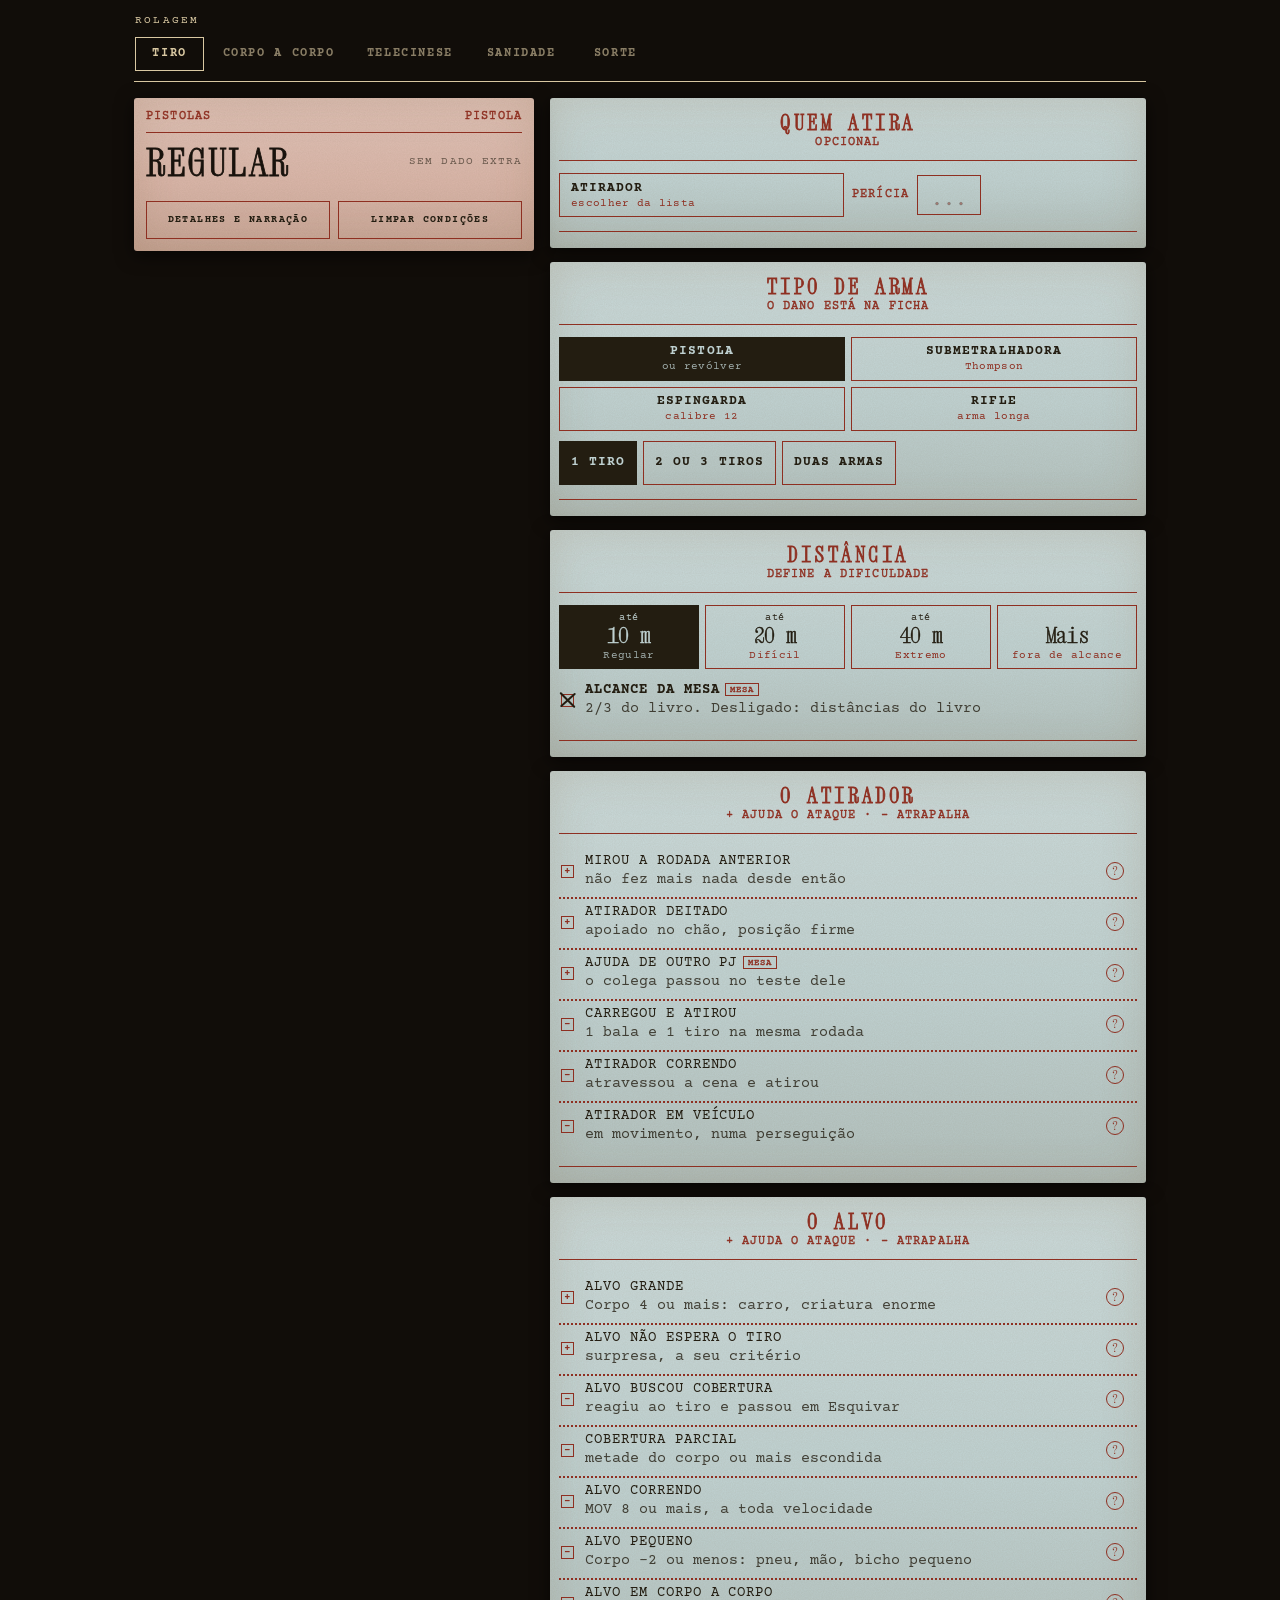
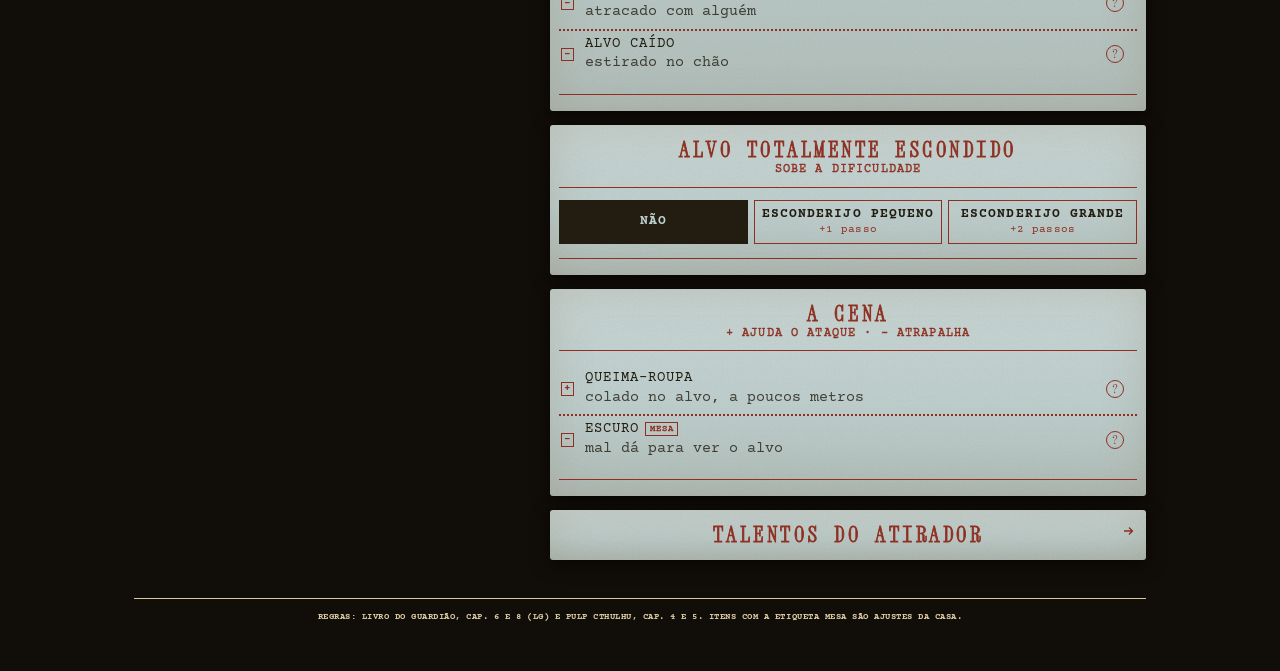
==== commit 767e5565: "Zapata: etiqueta INSANO na caixa de SAN, Sortudo desligado, card Ciência Estranha, poderes do Blitzz" ====
--- a/rolagem/index.html
+++ b/rolagem/index.html
@@ -40,7 +40,7 @@
 /* Barra do topo: o lugar e as abas, caixas de fio claro sobre a mesa */
 .topo{display:flex;flex-direction:column;gap:9px;color:var(--tinta-clara);border-bottom:var(--fio) solid var(--tinta-clara);padding:0 1px 10px}
 .topo h1{font-family:var(--f-maquina);font-weight:400;font-size:9.3px;letter-spacing:.2em;text-transform:uppercase;margin:0}
-.abas{display:grid;grid-template-columns:.7fr 1.4fr 1.15fr 1fr;gap:6px}
+.abas{display:grid;grid-template-columns:.7fr 1.4fr 1.15fr 1fr .8fr;gap:5px}
 .abas button{height:32px;padding:0 4px;white-space:nowrap;border:var(--fio) solid transparent;color:var(--tinta-clara);opacity:.6;font-weight:700;font-size:10px;letter-spacing:.14em;text-transform:uppercase}
 .abas button[aria-pressed="true"]{opacity:1;border-color:var(--tinta-clara)}
 
@@ -205,6 +205,22 @@
 .rodape{border-top:var(--fio) solid var(--tinta-clara);margin:22px 0 0;padding:12px 6px 0;color:var(--tinta-clara);font-size:8.5px;letter-spacing:.06em;text-transform:uppercase;line-height:1.5;text-align:center;text-wrap:balance}
 [hidden]{display:none!important}
 
+/* Aba Sorte */
+.k-tab{margin-top:4px}
+.k-tab td:first-child{font-size:18px}
+.k-tab b{text-transform:uppercase;letter-spacing:.06em;font-size:11.5px}
+.k-rec td{padding-top:8px}
+.k-rec b{display:block;margin-bottom:2px}
+.k-passa,.k-falha{display:block}
+.k-passa{font-weight:700;color:var(--tinta)}
+.k-falha{opacity:.7}
+.k-aviso{text-transform:none;letter-spacing:0}
+.k-aviso b{font-family:var(--f-maquina);font-size:inherit;font-weight:700;-webkit-text-stroke:0;vertical-align:0;text-transform:uppercase;letter-spacing:.06em}
+.k-grade{display:grid;grid-template-columns:1fr 1fr;gap:8px 14px;padding-top:6px}
+.k-lin{margin:0;justify-content:space-between}
+.k-lin span{color:var(--tinta);-webkit-text-stroke:0;font-weight:700;font-size:11.5px;letter-spacing:.08em;line-height:1.2}
+.k-lin small{display:block;font-weight:400;color:var(--sangue);font-size:var(--t-rot)}
+
 @media (max-width:380px){ .v-dif{font-size:32px} .abas button{letter-spacing:.08em} }
 
 /* Portal do Mestre (900 px ou mais): mesma receita, escala 1,2 e fio vermelho de 1,9 px */
@@ -223,6 +239,14 @@
   .rot,.rodape{font-weight:700}
 }
 @media (max-width:899px){ #controles{display:contents} }
+
+/* Barra de voltar ao portal dos jogadores. Só aparece no site publicado (GitHub Pages), nunca no Portal do Mestre. */
+.ths-topo{grid-column:1 / -1;display:flex;align-items:center;justify-content:space-between;color:var(--tinta-clara);border-bottom:1.33px solid var(--tinta-clara);padding:0 1px 7px;font-family:var(--f-maquina)}
+.ths-topo a{display:inline-flex;color:inherit;text-decoration:none;padding:10px;margin:-10px}
+.ths-topo i{width:11.2px;height:11.2px;border:1.33px solid currentColor;display:grid;place-items:center}
+.ths-topo svg{width:8px;height:6px;stroke:currentColor;fill:none;stroke-width:1.33}
+.ths-topo b{height:11.2px;border:1.33px solid currentColor;border-left:0;font-size:7.2px;letter-spacing:.2em;padding:0 7px 0 8px;line-height:10px;text-transform:uppercase}
+.ths-topo span{font-size:9.3px;letter-spacing:.2em;text-transform:uppercase}
 </style>
 </head>
 <body>
@@ -234,7 +258,7 @@
   <p class="rodape">Regras: Livro do Guardião, cap. 6 e 8 (LG) e Pulp Cthulhu, cap. 4 e 5. Itens com a etiqueta MESA são ajustes da casa.</p>
 </div>
 
-<script src="dados.js"></script>
+<script src="dados.js?v=f50c188d"></script>
 <script>
 const B=window.BANCO||{armas:[],personagens:[]};
 const ARMAS=B.armas, PERS=B.personagens;
@@ -440,8 +464,8 @@
   el.hidden=false;
 }
 function render(soVeredito){
-  const fn={tiro:[renderControles,renderVeredito],luta:[renderControlesLuta,renderVereditoLuta],tele:[renderControlesTele,renderVereditoTele],san:[renderControlesSan,renderVereditoSan]}[S.aba];
-  document.getElementById('abas').innerHTML=[['tiro','Tiro'],['luta','Corpo a corpo'],['tele','Telecinese'],['san','Sanidade']].map(a=>'<button data-a="aba" data-v="'+a[0]+'" aria-pressed="'+(S.aba===a[0])+'">'+a[1]+'</button>').join('');
+  const fn={tiro:[renderControles,renderVeredito],luta:[renderControlesLuta,renderVereditoLuta],tele:[renderControlesTele,renderVereditoTele],san:[renderControlesSan,renderVereditoSan],sorte:[renderControlesSorte,renderVereditoSorte]}[S.aba];
+  document.getElementById('abas').innerHTML=[['tiro','Tiro'],['luta','Corpo a corpo'],['tele','Telecinese'],['san','Sanidade'],['sorte','Sorte']].map(a=>'<button data-a="aba" data-v="'+a[0]+'" aria-pressed="'+(S.aba===a[0])+'">'+a[1]+'</button>').join('');
   renderFolha();
   if(!soVeredito) fn[0]();
   fn[1]();
@@ -861,6 +885,200 @@
   return false;
 }
 
+/* ---------- Sorte ---------- */
+/* Regras: Pulp 61 a 64 e 67, LG 90 e 99, e as regras da casa (OS/MESTRAGEM.md, "Sorte").
+   MAPA-DE-REGRAS.md, seção 7. A Sorte de cada PJ vem da ficha (gerar.py); o Mestre pode
+   corrigir na mesa, e a correção vale só até a ficha mudar na próxima publicação. */
+const K={modo:'gastar',quem:null,gasto:'ajustar',npcTipo:'imp',dif:0,fora:{},ab:{},narrar:false};
+let KMEU={};
+try{ KMEU=JSON.parse(localStorage.getItem('rolagem-sorte-v2')||'{}')||{}; }catch(e){}
+function kSalva(){ try{ localStorage.setItem('rolagem-sorte-v2',JSON.stringify(KMEU)); }catch(e){} }
+const KPJ=PERS.filter(p=>p.grupo==='pj').sort(ordem);
+const KNPC=PERS.filter(p=>p.grupo!=='pj'&&p.sorte!=null).sort(ordem);
+/* correção do Mestre só vale enquanto a ficha tiver o mesmo número de quando ele corrigiu */
+const kSorte=p=>{ if(!p) return null; const m=KMEU[p.id], f=p.sorte!=null?p.sorte:null; return (m&&m.base===f&&m.v>=0&&m.v<=99)?m.v:f; };
+const kQuem=()=>PERS.find(p=>p.id===K.quem)||null;
+const kNpc=()=>K.quem==='npc'||(kQuem()&&kQuem().grupo!=='pj');
+const kNome=p=>p.grupo==='pj'?zCurto(p):p.nome;
+
+const KMODOS=[['gastar','Gastar','o que a Sorte compra'],['teste','Teste','um PJ testa Sorte'],['grupo','Grupo','quem testa por todos'],['recuperar','Recuperar','começo da sessão']];
+const KGASTO=[
+  {id:'ajustar',g:'Qualquer teste',t:'Ajustar um teste',d:'baixa o resultado, 1 de Sorte por ponto',c:'1 por 1',
+   r:'Depois do teste de perícia ou atributo, o jogador gasta Sorte para baixar o resultado, 1 por 1, sem limite além da Sorte que tem. Só vale para o próprio herói. Baixar até 01 dá Extremo, nunca Crítico (só desempata dois Extremos em combate).',f:'Pulp 61 e 63'},
+  {id:'desastre',g:'Combate',t:'Ignorar Desastre ou defeito',d:'a arma não quebra nem emperra',c:'10',n:10,
+   r:'Desastre num ataque corpo a corpo ou defeito numa arma de fogo: 10 de Sorte ignoram as consequências. O dado não muda e o ataque continua falho, mas a arma não quebra e a pistola não emperra. Fora do combate, a Sorte não evita um 100.',f:'Pulp 62 e 63'},
+  {id:'acordado',g:'Combate',t:'Evitar a inconsciência',d:'1 de Sorte, dobrando a cada rodada',c:'1, 2, 4...',n:1,
+   r:'Falhou no teste de CON para ficar consciente, ou o desmaio seria automático: 1 de Sorte mantém o herói de pé até o fim da rodada. A cada rodada seguinte o custo dobra (2, 4, 8, 16), pago no começo dela. Parou de pagar ou a Sorte acabou: cai inconsciente na hora. De pé, ele continua sendo um alvo.',f:'Pulp 62'},
+  {id:'arranhao',g:'Combate',mesa:1,t:'Foi só um arranhão!',d:'recupera 1D4 PV na hora. Só vale após tomar dano.',c:'15',n:15,
+   r:'Ao receber dano, o herói gasta 15 de Sorte e recupera 1D4 PV na hora, sem passar do máximo. O Mestre pode deixar o gasto para depois, para acelerar a recuperação de quem está muito ferido. No livro: 20 de Sorte e 1D6 PV.',f:'Regra da mesa; Pulp 62'},
+  {id:'morte',g:'Combate',mesa:1,t:'Escapar da morte certa',d:'toda a Sorte, com mínimo de 25',c:'tudo',
+   r:'Com 25 de Sorte ou mais, o herói gasta tudo e volta da beira da morte: recupera 1D6+1 PV, não precisa mais de testes de CON para ficar consciente ou vivo, e aparece na cena seguinte num estado apropriado. O jogador descreve como escapou. As lesões continuam. Fica sem Sorte pelo resto da sessão. No livro, o mínimo é 30.',f:'Regra da mesa; Pulp 62 e 67'},
+  {id:'sanidade',g:'Sanidade',t:'Conter perda de Sanidade',d:'a perda cai à metade; custa o dobro dela',c:'2x perda',
+   r:'Depois de um teste de Sanidade falho, o jogador gasta Sorte igual ao dobro da perda e perde só a metade. Perda 8: gasta 16 e perde 4. O teste em si não muda. Quem tem Resiliente ainda desconta o que sobrou, 1 por 1.',f:'Pulp 62'}
+];
+const KNPCG=[
+  {id:'n-ajustar',t:'Ajustar um teste',d:'1 de Sorte por ponto',c:'1 por 1',r:'Depois de um teste de perícia ou atributo do NPC, o Mestre gasta Sorte para baixar o resultado, 1 por 1.',f:'Pulp 64'},
+  {id:'n-ataque',t:'Comprar um segundo ataque',d:'mais um ataque com arma corpo a corpo',c:'10',n:10,r:'O NPC gasta 10 de Sorte e ganha um segundo ataque com arma corpo a corpo.',f:'Pulp 64'},
+  {id:'n-desastre',t:'Ignorar Desastre ou defeito',d:'a arma não quebra nem emperra',c:'10',n:10,r:'Desastre corpo a corpo ou defeito de arma de fogo: 10 de Sorte ignoram as consequências. O ataque continua falho.',f:'Pulp 64'},
+  {id:'n-cuidado',t:'Cuidado, Mestre!!',d:'um lacaio a até 2 m leva o golpe',c:'tudo',r:'Um herói acerta um vilão importante: o vilão queima toda a Sorte e um lacaio a até 2 m se joga na frente e leva o golpe, morto ou incapacitado na hora. O vilão fica sem Sorte pelo resto do cenário. Só com um lacaio de verdade na cena: nunca aparece um do nada.',f:'Pulp 64'}
+];
+const KNAO=['Teste de Sorte','Rolagem de dano','Teste forçado (ou força, ou gasta Sorte)','O próprio teste de Sanidade, só a perda','Marca de experiência: sucesso comprado com Sorte não marca'];
+
+function kRow(a,it,on){
+  const k=a+it.id, ab=!!K.ab[k];
+  let h='<div class="cond"><div class="cond-linha"><button class="cond-btn" data-a="'+a+'" data-v="'+it.id+'" aria-pressed="'+on+'"><span class="caixa"></span><span><span class="cond-t">'+esc(it.t)+'<span class="tag">'+esc(it.c)+'</span>'+(it.mesa?'<span class="tag">mesa</span>':'')+'</span><span class="cond-d">'+esc(it.d)+'</span></span></button><button class="info" data-a="kab" data-v="'+k+'" aria-expanded="'+ab+'" aria-label="Regra: '+esc(it.t)+'">?</button></div>';
+  if(ab) h+='<div class="detalhe"><p>'+esc(it.r)+'</p><p class="fonte">'+esc(it.f)+'</p></div>';
+  return h+'</div>';
+}
+function kCalc(){
+  const p=kQuem(), L=kSorte(p), npc=kNpc(), r={notas:[],lin:[]};
+  const sobra=n=>{ if(L==null||n==null) return; r.notas.push([L>=n?'Fica com '+(L-n)+' de Sorte.':'Não tem Sorte para isso: tem '+L+', precisa de '+n+'.',1]); };
+  if(K.modo==='gastar'){
+    r.rot=p?kNome(p)+' · Sorte '+(L!=null?z2(L):'?'):npc?'NPC':'Gastar Sorte'; r.dir='gastar';
+    if(npc){
+      const g=KNPCG.find(x=>x.id===K.gasto)||KNPCG[0]; r.tit=g.t;
+      if(!p&&K.npcTipo==='sem'){ r.tit='Sem Sorte'; r.notas.push(['Lacaio, comerciante, policial de patrulha e monstro não têm Sorte.',1]); return r; }
+      if(!p&&K.npcTipo==='sub') r.notas.push(['Subordinado: Sorte de metade do POD ou menos.',1]);
+      if(g.n){ r.lin.push('Custa <b>'+g.n+'</b>'); sobra(g.n); }
+      else if(g.id==='n-cuidado'){ r.lin.push(L!=null?'Custa <b>'+L+'</b>, tudo':'Custa toda a Sorte'); r.notas.push(['Fica sem Sorte até o fim do cenário.',1]); }
+      else r.lin.push('Custo: <b>o dado menos o alvo</b>');
+      r.notas.push(['A Sorte do NPC não volta no começo da sessão. Só o grande vilão recupera, entre cenários, se escapar vivo.',1]);
+      r.notas.push(['Sorte de NPC nunca briga com a lógica da cena. O Mestre joga limpo.']);
+      r.notas.push(['Importante: Sorte igual ao POD. Subordinado: metade do POD ou menos. Lacaio e monstro: sem Sorte. Pulp 63.']);
+      return r;
+    }
+    const g=KGASTO.find(x=>x.id===K.gasto)||KGASTO[0]; r.tit=g.t;
+    if(g.id==='ajustar'){
+      r.lin.push('Custo: <b>o dado menos o alvo</b>');
+      if(L!=null) r.notas.push(['Com '+L+' de Sorte, salva um teste que errou por até '+L+'.',1]);
+      r.notas.push(['O jogador escolhe: forçar o teste OU gastar Sorte. Não dá para gastar num teste forçado.',1]);
+      r.notas.push(['Sucesso comprado com Sorte não ganha marca de experiência.',1]);
+      r.notas.push(['Baixar até 01 vale Extremo, não Crítico.']);
+      r.notas.push(['Vale em combate também. Um 100 natural fora do combate não se evita.']);
+    }else if(g.id==='acordado'){
+      let tot=0,k=0; const pg=[1,2,4,8,16,32];
+      r.tab=pg.map((v,i)=>{ tot+=v; if(L!=null&&tot<=L) k=i+1; return [z2(v),'Rodada '+(i+1),'total '+tot]; });
+      if(L!=null) r.notas.push([k?'Com '+L+' de Sorte, fica de pé por '+k+(k>1?' rodadas':' rodada')+'.':'Sem Sorte para pagar: cai inconsciente agora.',1]);
+      r.notas.push(['Paga no começo de cada rodada. Parou de pagar: cai na hora.',1]);
+    }else if(g.id==='morte'){
+      r.lin.push(L==null?'Precisa de <b>25</b> ou mais':L>=25?'Gasta <b>'+L+'</b> e fica com <b>00</b>':'Tem <b>'+z2(L)+'</b>, precisa de <b>25</b>');
+      r.notas.push(['Recupera 1D6+1 PV e vive até a próxima cena. O jogador descreve a escapada.',1]);
+      r.notas.push(['Sem Sorte pelo resto da sessão.',1]);
+      r.notas.push(['Sem os 25, ou se preferir: fulgor de glória. Morre, mas antes faz uma última ação espetacular, com 1 dado de bônus se houver teste. Não custa Sorte. Pulp 67.']);
+    }else if(g.id==='sanidade'){
+      r.lin.push('Custa <b>o dobro da perda</b>');
+      r.notas.push(['A conta completa, com Resiliente, está na aba Sanidade.',1]);
+    }else{
+      r.lin.push('Custa <b>'+g.n+'</b>'); sobra(g.n);
+      if(g.id==='desastre') r.notas.push(['O ataque continua falho. Só evita a arma quebrar ou emperrar.',1]);
+      if(g.id==='arranhao') r.notas.push(['Recupera 1D4 PV, sem passar do máximo.',1]);
+    }
+  }else if(K.modo==='teste'){
+    r.rot=p?kNome(p)+' · Sorte '+(L!=null?z2(L):'?'):'Teste de Sorte'; r.dir='teste';
+    r.tit=['Regular','Difícil','Extremo'][K.dif];
+    if(L!=null) r.alvo=[L,Math.floor(L/2),Math.floor(L/5)][K.dif];
+    else r.notas.push([p?'Falta a Sorte de '+kNome(p)+': preencha em Sorte atual.':'Escolha o PJ.',1]);
+    r.notas.push(['Para o que não depende de perícia: o acaso, as circunstâncias de fora. Se uma perícia serve, use a perícia.',1]);
+    r.notas.push(['Não pode ser forçado, e a Sorte não compra teste de Sorte.',1]);
+    r.notas.push(['Ex.: haver um táxi às duas da manhã numa rua ruim; uma arma improvisada estar à mão. LG 90 e 104.']);
+    r.notas.push(['Engenhoso: em vez do teste, gasta 10 e acha o item. Pulp 27.']);
+  }else if(K.modo==='grupo'){
+    r.rot='Teste coletivo de Sorte'; r.dir='menor Sorte';
+    const na=KPJ.filter(x=>!K.fora[x.id]), com=na.filter(x=>kSorte(x)!=null), sem=na.filter(x=>kSorte(x)==null);
+    if(!na.length){ r.tit='Ninguém na cena'; return r; }
+    if(!com.length){ r.tit='Falta a Sorte'; r.notas.push(['Preencha a Sorte atual dos PJs na cena.',1]); return r; }
+    const min=Math.min(...com.map(kSorte)), q=com.filter(x=>kSorte(x)===min);
+    r.tit=q.map(kNome).join(' ou '); r.alvo=min;
+    if(q.length>1) r.notas.push(['Empate: o Mestre escolhe quem testa.',1]);
+    if(sem.length) r.notas.push(['Sem Sorte preenchida: '+sem.map(kNome).join(', ')+'. Pode mudar quem testa.',1]);
+    r.notas.push(['Testa quem tem a menor Sorte entre os presentes na cena.',1]);
+    r.notas.push(['Se algo ruim tem de cair em alguém do grupo, cai nele, sem teste.',1]);
+    r.notas.push(['Desastre de tiro em alvo no corpo a corpo também acerta o aliado de menor Sorte. LG 90 e 114.']);
+  }else{
+    r.rot='Começo da sessão'; r.dir='recuperar'; r.tit='Cada um rola 1D100';
+    r.aviso='Aqui é ao contrário: <b>passar é tirar acima</b> da Sorte.';
+    r.rec=KPJ.filter(x=>!K.fora[x.id]).map(x=>{
+      const L=kSorte(x), s=!!x.sortudo;
+      if(L==null) return [kNome(x),'??','<span class="k-falha">Sorte a preencher</span>'];
+      if(L>=99) return [kNome(x),z2(L),'<span class="k-falha">já está no máximo</span>'];
+      return [kNome(x),z2(L),'<span class="k-passa">'+(L+1)+' a 100: '+(s?'+2D10 (Sortudo)':'+1D10')+'</span><span class="k-falha">01 a '+z2(L)+': '+(s?'+1D10 (Sortudo)':'nada')+'</span>'];
+    });
+    r.notas.push(['Passou (acima da Sorte): +1D10. Falhou (igual ou abaixo): nada.',1]);
+    if(KPJ.some(x=>x.sortudo&&!K.fora[x.id])) r.notas.push(['Sortudo: mais 1D10 em toda recuperação, passando ou não.',1]);
+    r.notas.push(['A Sorte nunca passa de 99; o que sobra se perde. A Sorte inicial da ficha pode ser ultrapassada.',1]);
+    r.notas.push(['Regra da mesa. No livro: passou +2D10+10, falhou +1D10+5. Pulp 63.']);
+    r.notas.push(['Depois da rolagem, atualize a Sorte na ficha antes de publicar.']);
+  }
+  return r;
+}
+function renderVereditoSorte(){
+  const r=kCalc(), el=document.getElementById('veredito');
+  let h='<div class="v-rotulo"><span>'+esc(r.rot)+'</span><span>'+esc(r.dir)+'</span></div>';
+  h+='<div class="v-linha"><div class="v-dif san">'+esc(r.tit)+'</div></div>';
+  if(r.aviso) h+='<div class="v-alvo k-aviso">'+r.aviso+'</div>';
+  if(r.alvo!=null) h+='<div class="v-alvo">Passa com <b>'+z2(r.alvo)+'</b> ou menos</div>';
+  r.lin.forEach(l=>h+='<div class="v-alvo">'+l+'</div>');
+  if(r.tab) h+='<table class="tabela k-tab">'+r.tab.map(x=>'<tr><td>'+esc(x[0])+'</td><td><b>'+esc(x[1])+'</b> · '+esc(x[2])+'</td></tr>').join('')+'</table>';
+  if(r.rec) h+='<table class="tabela k-tab k-rec">'+r.rec.map(x=>'<tr><td>'+esc(x[1])+'</td><td><b>'+esc(x[0])+'</b>'+x[2]+'</td></tr>').join('')+'</table>';
+  const ns=r.notas.filter(n=>n[1]||K.narrar);
+  if(ns.length) h+='<ul class="v-notas">'+ns.map(n=>'<li'+(n[1]?' class="forte"':'')+'>'+esc(n[0])+'</li>').join('')+'</ul>';
+  if(r.notas.some(n=>!n[1])) h+='<div class="v-acoes"><button data-a="narrar" aria-expanded="'+K.narrar+'">Detalhes</button></div>';
+  el.innerHTML=h;
+}
+function kChipsPJ(a,on){ return '<div class="chips">'+KPJ.map(p=>{const L=kSorte(p); return chip(a,p.id,zCurto(p),L!=null?'Sorte '+z2(L):'sem Sorte',on(p));}).join(''); }
+function kDobra(k,titulo,sub,miolo){
+  const ab=!!K.ab[k];
+  return '<button class="dobra-b" data-a="kab" data-v="'+k+'" aria-expanded="'+ab+'">'+titulo+'<small>'+sub+'</small></button>'+(ab?miolo:'');
+}
+function renderControlesSorte(){
+  const m=K.modo, npc=kNpc();
+  let h='<section class="bloco azul"><h2>O que fazer<small>como gastar a Sorte</small></h2><div class="seg dois">'+KMODOS.map(x=>chip('kmodo',x[0],x[1],x[2],m===x[0])).join('')+'</div></section>';
+  if(m==='gastar'){
+    h+='<section class="bloco azul"><h2>Quem gasta<small>opcional</small></h2>'+kChipsPJ('kquem',x=>K.quem===x.id)+chip('kquem','npc','NPC','',npc)+'</div>';
+    if(npc){
+      if(KNPC.length) h+='<div class="sub chips">'+KNPC.map(x=>chip('kquem',x.id,x.nome,'Sorte '+z2(kSorte(x)),K.quem===x.id)).join('')+'</div>';
+      else h+='<div class="sub seg">'+[['imp','Importante','Sorte = POD'],['sub','Subordinado','metade do POD'],['sem','Lacaio','sem Sorte']].map(x=>chip('knpct',x[0],x[1],x[2],K.npcTipo===x[0])).join('')+'</div>';
+    }
+    h+='</section>';
+    if(npc){
+      h+='<section class="bloco azul"><h2>Gastar em<small>truques sujos · Pulp 63 e 64</small></h2>'+KNPCG.map(g=>kRow('kgasto',g,K.gasto===g.id)).join('')+'</section>';
+    }else{
+      let ult='', it='';
+      KGASTO.forEach(g=>{ if(g.g!==ult){ it+='<p class="grupo-t">'+g.g+'</p>'; ult=g.g; } it+=kRow('kgasto',g,K.gasto===g.id); });
+      h+='<section class="bloco azul"><h2>Gastar em<small>toque no ? para a regra</small></h2>'+it;
+      if(K.gasto==='sanidade') h+='<div class="sub"><button class="chip" data-a="aba" data-v="san">Abrir a aba Sanidade</button></div>';
+      h+='</section>';
+      h+='<section class="bloco azul">'+kDobra('nao','A Sorte não compra','Pulp 63, LG 99','<ul class="v-notas">'+KNAO.map(x=>'<li>'+esc(x)+'</li>').join('')+'</ul>')+'</section>';
+    }
+  }
+  if(m==='teste'){
+    h+='<section class="bloco azul"><h2>Quem testa</h2>'+kChipsPJ('kquem',x=>K.quem===x.id)+'</div></section>';
+    h+='<section class="bloco azul"><h2>Dificuldade<small>quase sempre Regular</small></h2><div class="seg">'+['Regular','Difícil','Extremo'].map((d,i)=>chip('kdif',i,d,'',K.dif===i)).join('')+'</div></section>';
+  }
+  if(m==='grupo'||m==='recuperar') h+='<section class="bloco azul"><h2>Quem está '+(m==='grupo'?'na cena':'na sessão')+'<small>toque para tirar</small></h2>'+kChipsPJ('kfora',x=>!K.fora[x.id])+'</div></section>';
+  h+='<section class="bloco azul">'+kDobra('lista','Sorte atual','corrigir na mesa','<div class="k-grade">'+KPJ.map(x=>'<label class="pericia k-lin"><span>'+esc(zCurto(x))+'<small>'+(x.sorte!=null?'ficha '+z2(x.sorte):'sem ficha')+'</small></span><input id="kl-'+x.id+'" type="number" inputmode="numeric" min="0" max="99" placeholder="..." value="'+(kSorte(x)!=null?kSorte(x):'')+'"></label>').join('')+'</div><p class="nota">Vem da ficha e se atualiza sozinha a cada publicação. A correção feita aqui fica neste aparelho e vale até a ficha mudar.</p>')+'</section>';
+  document.getElementById('controles').innerHTML=h;
+}
+function cliqueSorte(a,v){
+  if(a==='kmodo'){ K.modo=v; K.narrar=false; return true; }
+  if(a==='kquem'){ const era=kNpc(); K.quem=K.quem===v?null:v; if(era!==kNpc()) K.gasto=kNpc()?'n-ajustar':'ajustar'; return true; }
+  if(a==='knpct'){ K.npcTipo=v; return true; }
+  if(a==='kgasto'){ K.gasto=v; return true; }
+  if(a==='kdif'){ K.dif=+v; return true; }
+  if(a==='kfora'){ K.fora[v]=!K.fora[v]; return true; }
+  if(a==='kab'){ K.ab[v]=!K.ab[v]; return true; }
+  if(a==='narrar'){ K.narrar=!K.narrar; return true; }
+  return false;
+}
+function inputSorte(e){
+  const id=e.target.id, n=parseInt(e.target.value,10);
+  if(!id.startsWith('kl-')) return false;
+  const k=id.slice(3), p=PERS.find(x=>x.id===k), f=p&&p.sorte!=null?p.sorte:null;
+  if(n>=0&&n<=99&&n!==f) KMEU[k]={v:n,base:f}; else delete KMEU[k];
+  kSalva(); return true;
+}
+document.addEventListener('change',e=>{ if(S.aba==='sorte'&&e.target.id&&e.target.id.startsWith('kl-')) render(); });
+
 document.addEventListener('click',e=>{
   if(e.target.id==='folha'){ S.folha=null; render(); return; }
   const b=e.target.closest('[data-a]'); if(!b) return;
@@ -870,6 +1088,7 @@
   else if(S.aba==='luta'&&cliqueLuta(a,v)){}
   else if(S.aba==='tele'&&cliqueTele(a,v)){}
   else if(S.aba==='san'&&cliqueSan(a,v)){}
+  else if(S.aba==='sorte'&&cliqueSorte(a,v)){}
   else if(a==='folha'){ S.folha=v; S.lista=null; }
   else if(a==='lista') S.lista=v;
   else if(a==='voltar') S.lista=null;
@@ -901,6 +1120,7 @@
 });
 document.addEventListener('input',e=>{
   const id=e.target.id;
+  if(S.aba==='sorte'){ if(inputSorte(e)) render(true); return; }
   if(id==='tTel'||id==='tArr'){ const m=parseInt(e.target.value,10); T[id==='tTel'?'tel':'arr']=(m>=1&&m<=99)?m:null; render(true); return; }
   if(id==='pA'||id==='pD'){ const m=parseInt(e.target.value,10); L[id]=(m>=1&&m<=99)?m:null; render(true); return; }
   if(id==='zSanIn'||id==='zIntIn'){ const m=parseInt(e.target.value,10); Z[id==='zSanIn'?'san':'intv']=(m>=1&&m<=99)?m:null; render(true); return; }
@@ -911,5 +1131,16 @@
 });
 render();
 </script>
+<script>
+(function(){
+  /* Barra de voltar ao portal dos jogadores: só no site publicado, fora de iframe (o Portal do Mestre tem a dele). */
+  if(window.top!==window||!/\.github\.io$/.test(location.hostname))return;
+  var p=location.pathname,i=p.indexOf('/rolagem/'),m=document.querySelector('.mesa');
+  if(i<0||!m)return;
+  var a=document.createElement('nav');a.className='ths-topo';
+  a.innerHTML='<a href="'+p.slice(0,i+1)+'"><i><svg viewBox="0 0 8 6"><path d="M8 3H.6M3 .5.6 3 3 5.5"/></svg></i><b>Portal</b></a><span>Rolagem</span>';
+  m.insertBefore(a,m.firstChild);
+})();
+</script>
 </body>
 </html>
